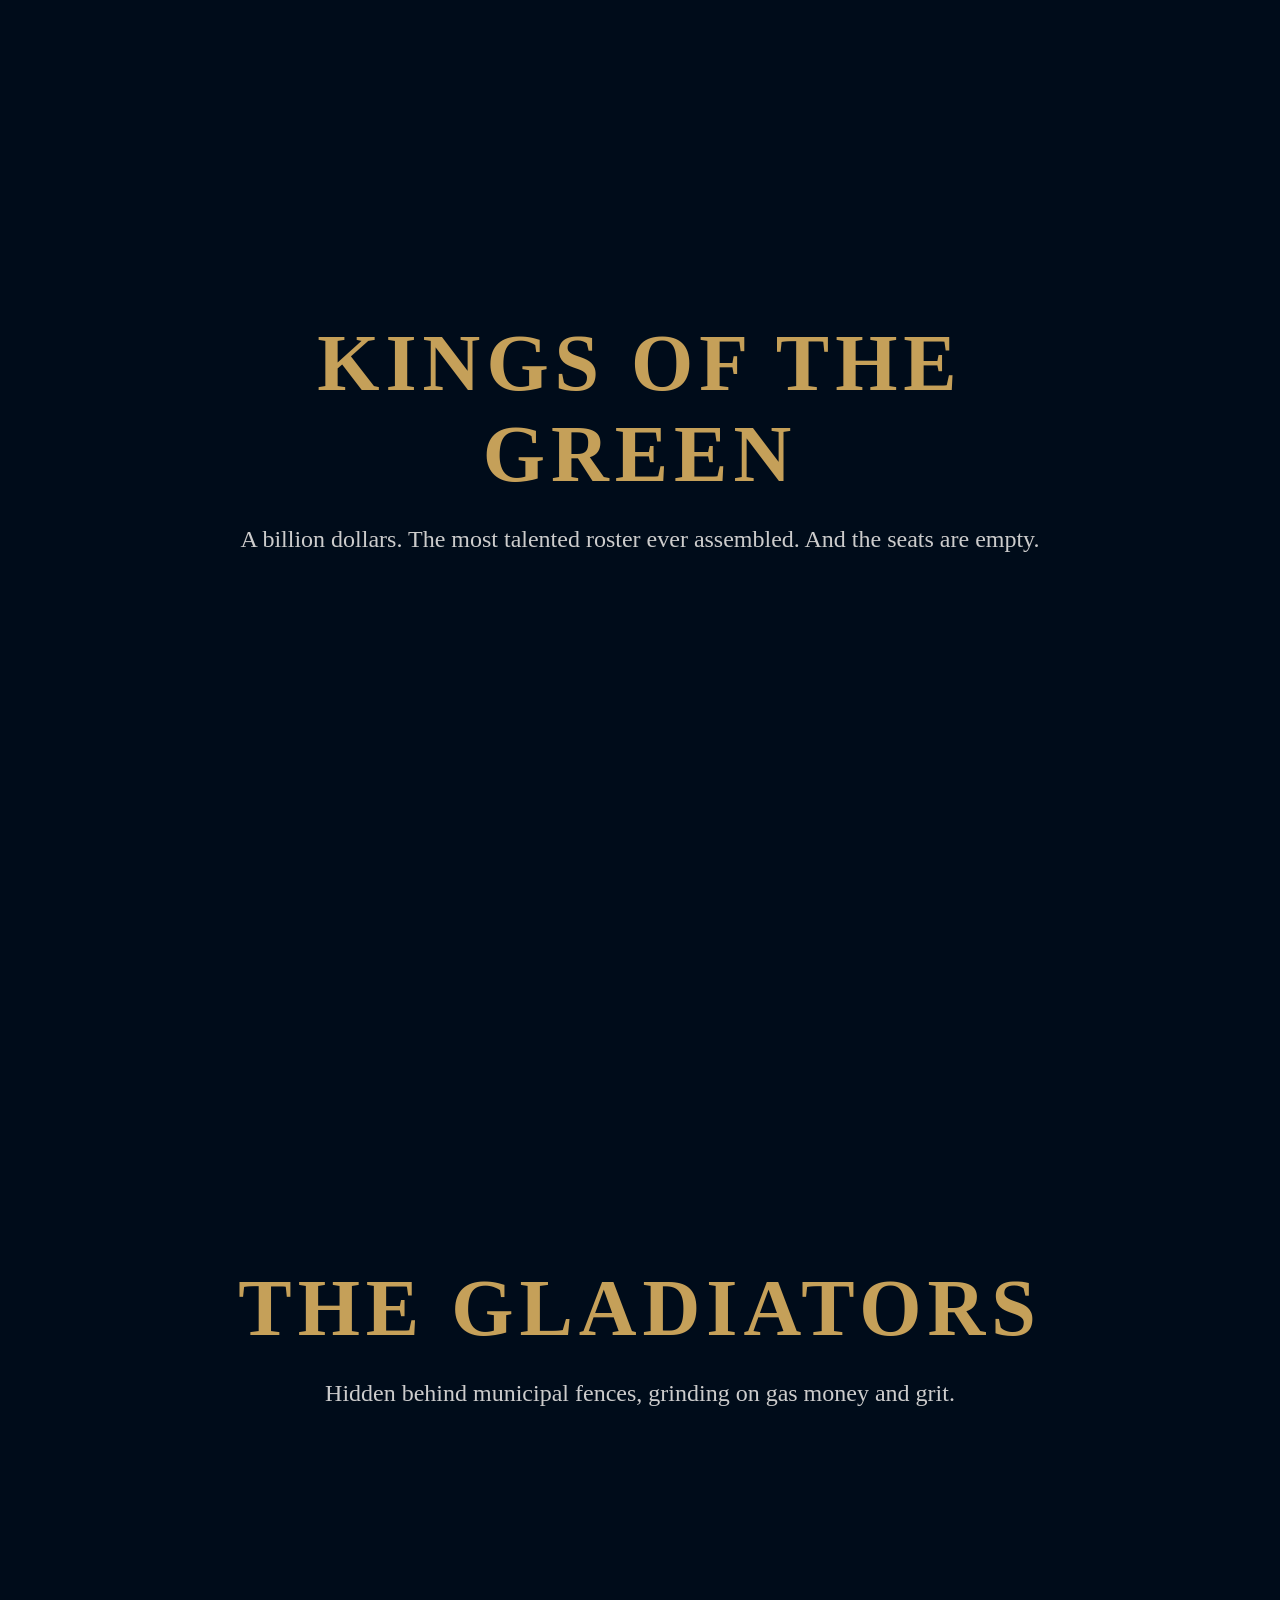
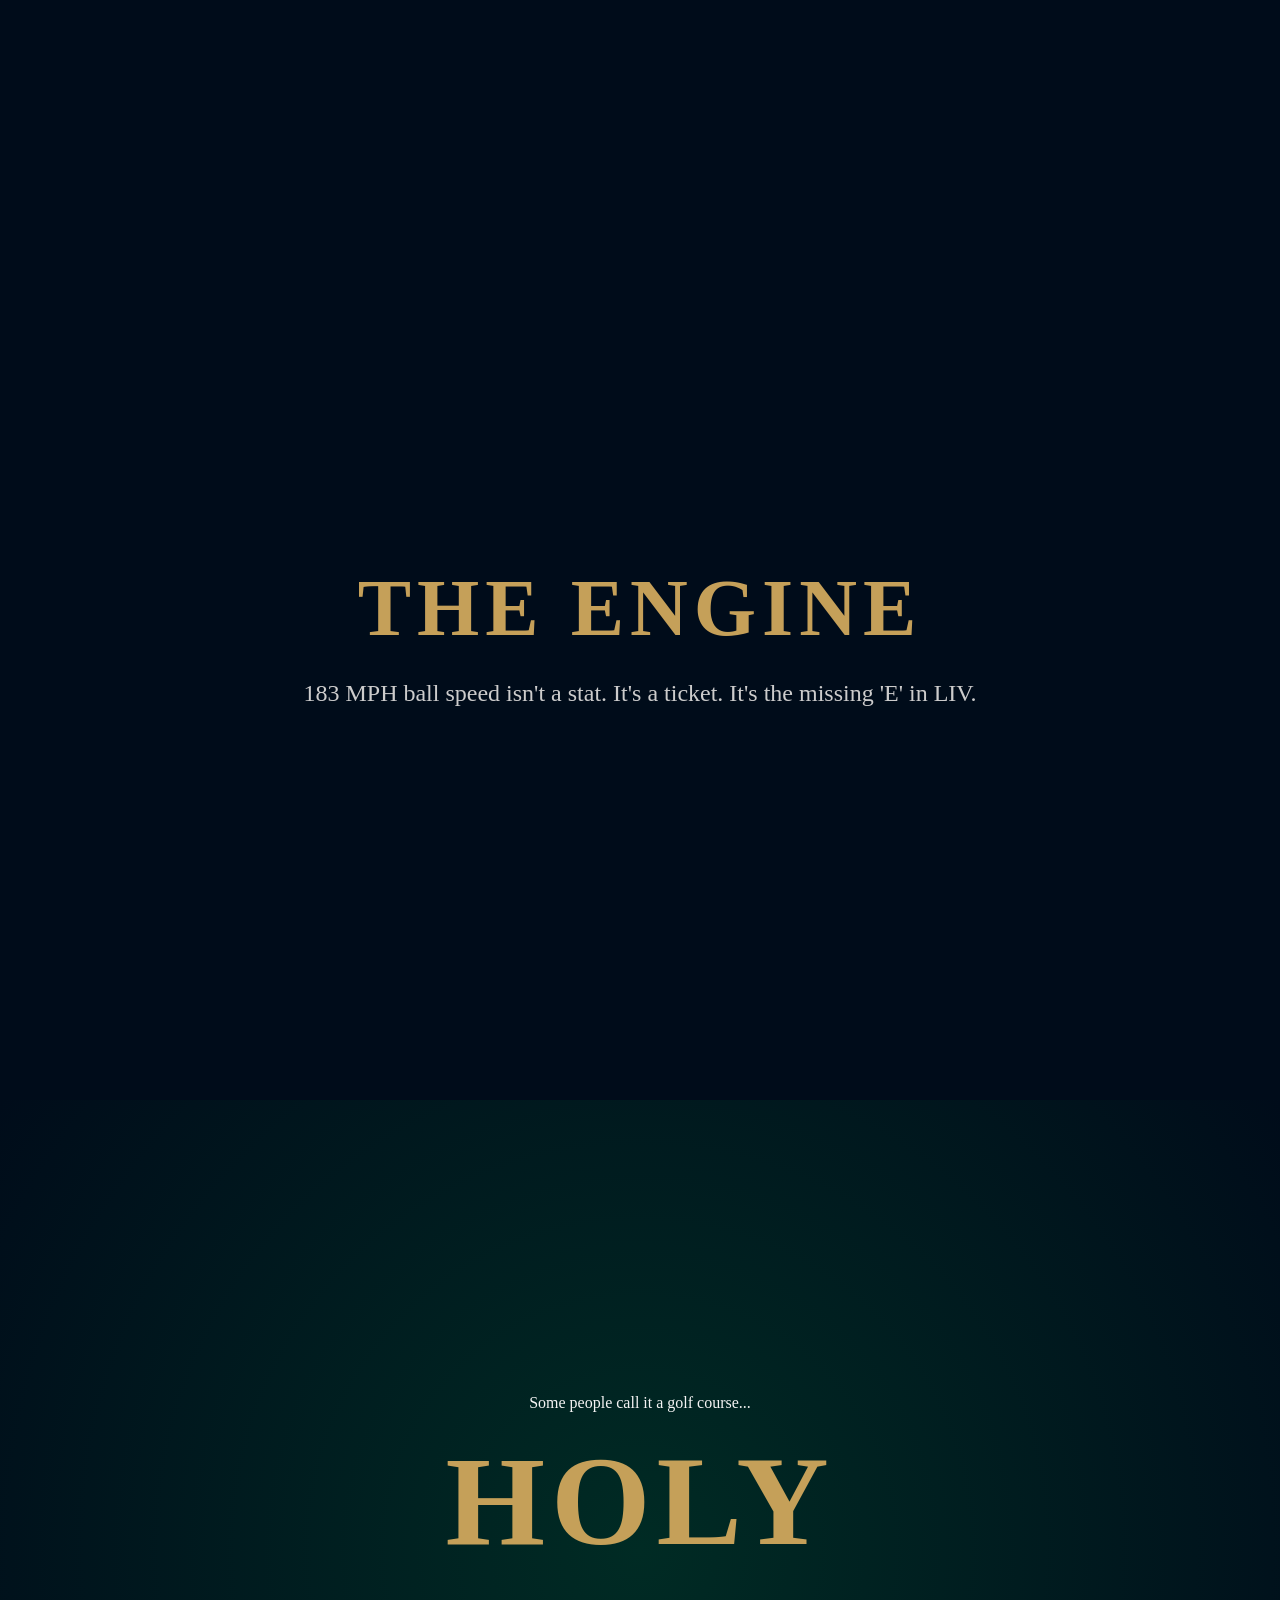
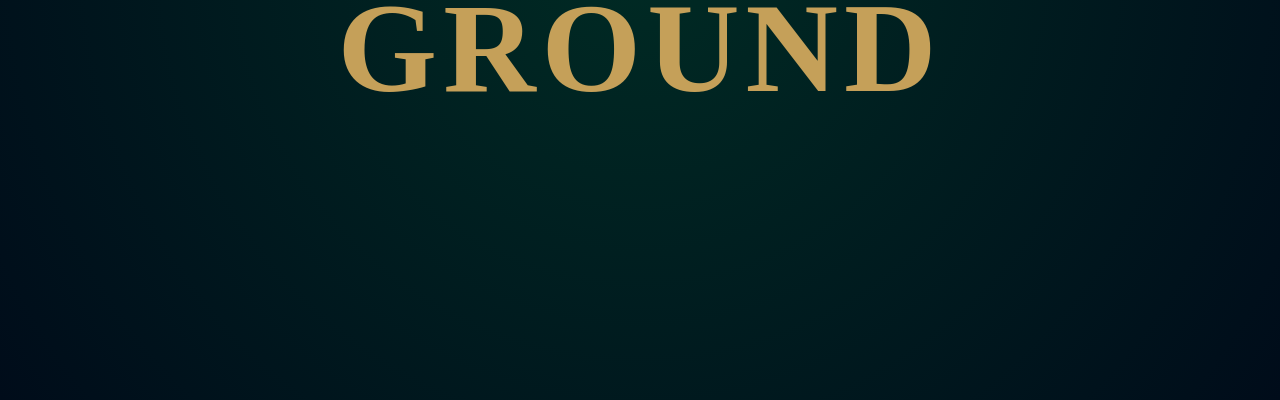
==== kingsofthegreen/index.html @ 36635a37 "Update index.html" ====
<!DOCTYPE html>
<html lang="en">
<head>
    <meta charset="UTF-8">
    <meta name="viewport" content="width=device-width, initial-scale=1.0">
    <title>Gladiators of the Fairway | The Missing E</title>
    <link rel="stylesheet" href="style.css">
</head>
<body>

    <main class="scrolly-container">
        <div class="fixed-bg" id="main-bg"></div>

        <section class="narrative-block" data-bg="empty-stands.webp">
            <div class="content">
                <h1 class="gold-title">KINGS OF THE GREEN</h1>
                <p class="sub-text">A billion dollars. The most talented roster ever assembled. And the seats are empty.</p>
            </div>
        </section>

        <section class="narrative-block" data-bg="range-balls.webp">
            <div class="content">
                <h1 class="gold-title">THE GLADIATORS</h1>
                <p class="sub-text">Hidden behind municipal fences, grinding on gas money and grit.</p>
            </div>
        </section>

        <section class="narrative-block" data-bg="rooke-card.png">
            <div class="content">
                <h1 class="gold-title">THE ENGINE</h1>
                <p class="sub-text">183 MPH ball speed isn't a stat. It's a ticket. It's the missing 'E' in LIV.</p>
            </div>
        </section>

        <section class="narrative-block pivot" data-bg="holy-ground.png">
            <div class="content">
                <p class="whisper">Some people call it a golf course...</p>
                <h1 class="gold-title jumbo">HOLY GROUND</h1>
            </div>
        </section>
    </main>

    <script src="script.js"></script>
</body>
</html>
---- kingsofthegreen/style.css ----
:root {
    --navy: #000c1a;
    --gold: #c5a059;
    --dark-green: #002b24;
    --white: #f4f4f4;
}

body, html {
    margin: 0;
    padding: 0;
    background-color: var(--navy);
    font-family: 'Georgia', serif;
    color: var(--white);
    overflow-x: hidden;
}

.fixed-bg {
    position: fixed;
    top: 0;
    left: 0;
    width: 100%;
    height: 100vh;
    z-index: -1;
    background-size: cover;
    background-position: center;
    filter: brightness(30%);
    transition: background-image 0.8s ease-in-out;
}

.narrative-block {
    height: 100vh;
    display: flex;
    align-items: center;
    justify-content: center;
    text-align: center;
    padding: 0 15%;
}

.gold-title {
    color: var(--gold);
    font-size: clamp(2.5rem, 8vw, 5rem);
    text-transform: uppercase;
    letter-spacing: 6px;
    margin: 0;
}

.jumbo { font-size: clamp(4rem, 12vw, 8rem); }

.sub-text {
    font-size: 1.5rem;
    line-height: 1.6;
    color: #ccc;
    margin-top: 20px;
}

.pivot {
    background: radial-gradient(circle, var(--dark-green) 0%, var(--navy) 100%);
}
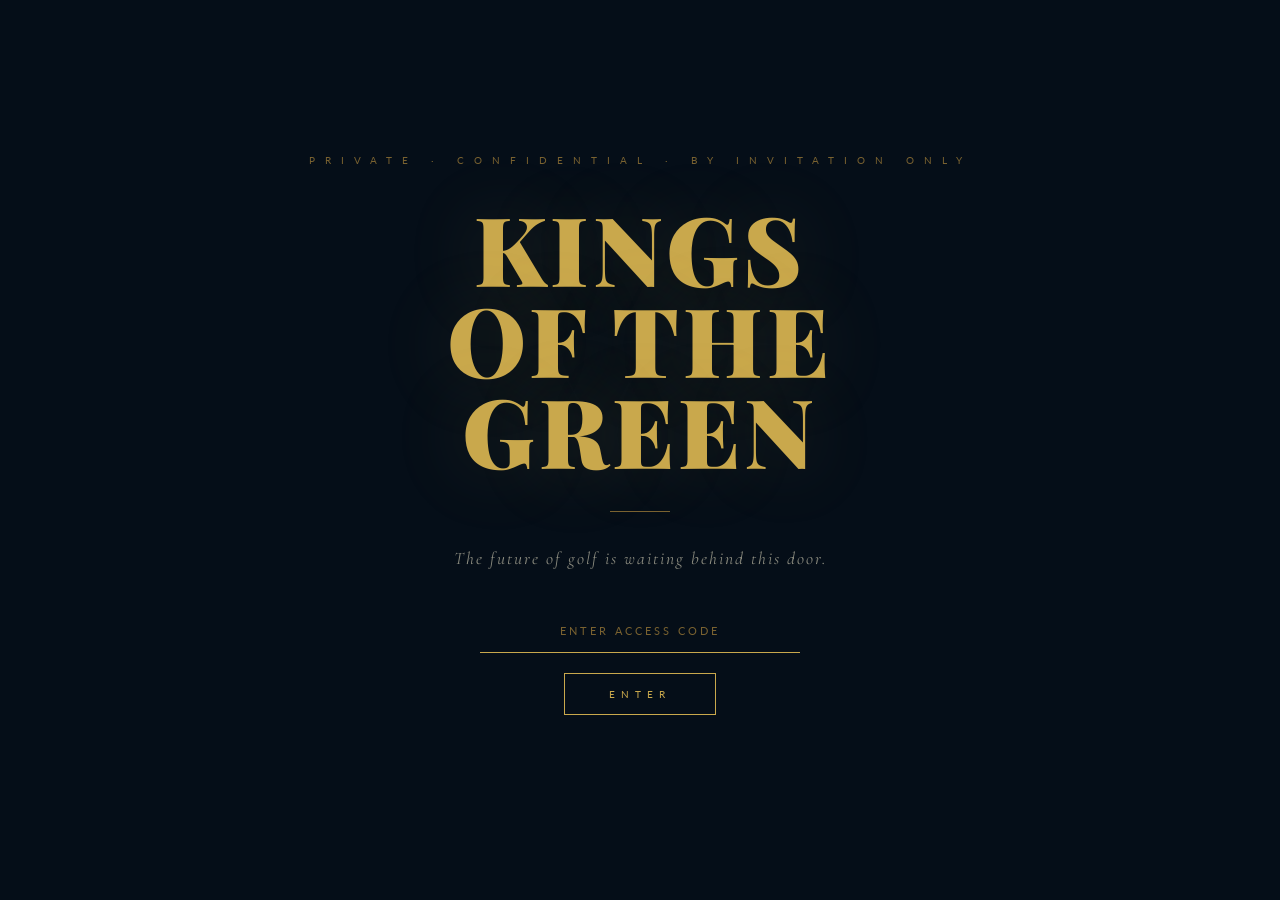
==== commit 625dd43c: "Add files via upload" ====
--- a/kingsofthegreen/index.html
+++ b/kingsofthegreen/index.html
@@ -3,43 +3,902 @@
 <head>
     <meta charset="UTF-8">
     <meta name="viewport" content="width=device-width, initial-scale=1.0">
-    <title>Gladiators of the Fairway | The Missing E</title>
-    <link rel="stylesheet" href="style.css">
+    <title>Kings of the Green | The Missing E in LIV</title>
+    <link rel="preconnect" href="https://fonts.googleapis.com">
+    <link rel="preconnect" href="https://fonts.gstatic.com" crossorigin>
+    <link href="https://fonts.googleapis.com/css2?family=Playfair+Display:ital,wght@0,400;0,700;0,900;1,400;1,700&family=Lato:wght@300;400;700;900&family=Cormorant+Garamond:ital,wght@0,300;0,600;1,300;1,600&display=swap" rel="stylesheet">
+    <style>
+        :root {
+            --navy: #0D1B2A;
+            --deep: #050E18;
+            --dark-green: #0B2218;
+            --gold: #C9A84C;
+            --gold-light: #E8D5A3;
+            --gold-dim: #7A6230;
+            --white: #F5F0E8;
+            --grey: #8A8A7E;
+        }
+
+        * { margin: 0; padding: 0; box-sizing: border-box; }
+
+        html { scroll-behavior: smooth; }
+
+        body {
+            background: var(--deep);
+            font-family: 'Lato', sans-serif;
+            color: var(--white);
+            overflow-x: hidden;
+        }
+
+        /* ═══════════════════════════════════════
+           PASSWORD GATE
+        ═══════════════════════════════════════ */
+        #gate {
+            position: fixed;
+            inset: 0;
+            z-index: 9999;
+            background: var(--deep);
+            display: flex;
+            flex-direction: column;
+            align-items: center;
+            justify-content: center;
+            gap: 36px;
+            padding: 40px;
+        }
+
+        .gate-eyebrow {
+            font-family: 'Lato', sans-serif;
+            font-size: 0.6rem;
+            letter-spacing: 10px;
+            color: var(--gold-dim);
+            text-transform: uppercase;
+        }
+
+        .gate-title {
+            font-family: 'Playfair Display', serif;
+            font-size: clamp(3rem, 9vw, 6rem);
+            font-weight: 900;
+            color: var(--gold);
+            letter-spacing: 4px;
+            text-transform: uppercase;
+            text-align: center;
+            line-height: 0.95;
+            text-shadow: 0 0 80px rgba(201,168,76,0.2);
+        }
+
+        .gate-rule { width: 60px; height: 1px; background: var(--gold-dim); }
+
+        .gate-sub {
+            font-family: 'Cormorant Garamond', serif;
+            font-style: italic;
+            font-size: 1.1rem;
+            color: var(--grey);
+            letter-spacing: 2px;
+            text-align: center;
+        }
+
+        #gate-form {
+            display: flex;
+            flex-direction: column;
+            align-items: center;
+            gap: 14px;
+            width: 100%;
+            max-width: 320px;
+        }
+
+        #pw-input {
+            width: 100%;
+            background: transparent;
+            border: none;
+            border-bottom: 1px solid var(--gold-dim);
+            padding: 14px 4px;
+            font-family: 'Lato', sans-serif;
+            font-size: 1rem;
+            letter-spacing: 6px;
+            color: var(--gold-light);
+            text-align: center;
+            text-transform: uppercase;
+            outline: none;
+            transition: border-color 0.3s;
+        }
+        #pw-input::placeholder { color: var(--gold-dim); letter-spacing: 3px; font-size: 0.7rem; }
+        #pw-input:focus { border-bottom-color: var(--gold); }
+
+        #gate-form button {
+            margin-top: 6px;
+            background: transparent;
+            border: 1px solid var(--gold);
+            color: var(--gold);
+            font-family: 'Lato', sans-serif;
+            font-size: 0.65rem;
+            letter-spacing: 6px;
+            text-transform: uppercase;
+            padding: 14px 44px;
+            cursor: pointer;
+            transition: all 0.3s;
+        }
+        #gate-form button:hover { background: var(--gold); color: var(--deep); }
+
+        #pw-error {
+            color: #c0392b;
+            font-size: 0.7rem;
+            letter-spacing: 3px;
+            text-transform: uppercase;
+            min-height: 16px;
+        }
+
+        /* ═══════════════════════════════════════
+           MAIN CONTENT
+        ═══════════════════════════════════════ */
+        #main { display: none; }
+
+        /* Fixed bg layer */
+        #bg-layer {
+            position: fixed;
+            inset: 0;
+            z-index: 0;
+            background-size: cover;
+            background-position: center;
+            background-repeat: no-repeat;
+            transition: background-image 0.9s ease;
+        }
+        #bg-veil {
+            position: fixed;
+            inset: 0;
+            z-index: 1;
+            background: rgba(5, 14, 24, 0.72);
+            pointer-events: none;
+        }
+
+        /* Nav dots */
+        #nav-dots {
+            position: fixed;
+            right: 24px;
+            top: 50%;
+            transform: translateY(-50%);
+            z-index: 200;
+            display: flex;
+            flex-direction: column;
+            gap: 12px;
+        }
+        .ndot {
+            width: 5px; height: 5px;
+            border-radius: 50%;
+            background: var(--gold-dim);
+            cursor: pointer;
+            transition: all 0.3s;
+        }
+        .ndot.active { background: var(--gold); transform: scale(1.8); }
+
+        /* ─── ALL SECTIONS ─── */
+        section {
+            position: relative;
+            z-index: 2;
+            min-height: 100vh;
+        }
+
+        /* ─── CINEMATIC OPENING ─── */
+        #s-opening {
+            display: flex;
+            flex-direction: column;
+            align-items: center;
+            justify-content: center;
+            text-align: center;
+            padding: 80px 20px;
+            gap: 20px;
+        }
+
+        #s-opening .o-eyebrow {
+            font-size: 0.6rem;
+            letter-spacing: 10px;
+            color: var(--gold-dim);
+            text-transform: uppercase;
+            animation: fadeUp 1.4s ease 0.4s both;
+        }
+
+        #s-opening h1 {
+            font-family: 'Playfair Display', serif;
+            font-size: clamp(4rem, 13vw, 9rem);
+            font-weight: 900;
+            color: var(--gold);
+            letter-spacing: 3px;
+            text-transform: uppercase;
+            line-height: 0.92;
+            text-shadow: 0 0 100px rgba(201,168,76,0.2);
+            animation: fadeUp 1.4s ease 0.6s both;
+        }
+
+        #s-opening .o-tagline {
+            font-family: 'Cormorant Garamond', serif;
+            font-style: italic;
+            font-size: clamp(1.1rem, 2.5vw, 1.7rem);
+            color: var(--gold-light);
+            letter-spacing: 2px;
+            animation: fadeUp 1.4s ease 0.9s both;
+        }
+
+        #s-opening .o-sub {
+            font-family: 'Lato', sans-serif;
+            font-size: clamp(0.75rem, 1.5vw, 0.9rem);
+            letter-spacing: 4px;
+            color: var(--grey);
+            text-transform: uppercase;
+            animation: fadeUp 1.4s ease 1.2s both;
+        }
+
+        .scroll-indicator {
+            position: absolute;
+            bottom: 36px;
+            left: 50%;
+            transform: translateX(-50%);
+            display: flex;
+            flex-direction: column;
+            align-items: center;
+            gap: 8px;
+            animation: fadeUp 1.4s ease 1.6s both;
+        }
+        .scroll-indicator span { font-size: 0.55rem; letter-spacing: 5px; color: var(--gold-dim); text-transform: uppercase; }
+        .scroll-line { width: 1px; height: 48px; background: linear-gradient(to bottom, var(--gold-dim), transparent); animation: scrollBob 2s ease-in-out infinite; }
+
+        /* ─── STORY SECTIONS (shared) ─── */
+        .story-section {
+            display: flex;
+            align-items: center;
+            justify-content: flex-start;
+            padding: 0;
+        }
+
+        .story-inner {
+            max-width: 780px;
+            padding: 100px 80px 100px 10%;
+        }
+
+        /* Right-aligned variant */
+        .story-section.align-right { justify-content: flex-end; }
+        .story-section.align-right .story-inner { padding: 100px 10% 100px 80px; }
+
+        /* Center variant */
+        .story-section.align-center { justify-content: center; }
+        .story-section.align-center .story-inner { padding: 100px 10%; text-align: center; max-width: 860px; }
+
+        .s-label {
+            display: block;
+            font-size: 0.58rem;
+            letter-spacing: 8px;
+            color: var(--gold-dim);
+            text-transform: uppercase;
+            margin-bottom: 18px;
+        }
+
+        .s-title {
+            font-family: 'Playfair Display', serif;
+            font-size: clamp(2.4rem, 6vw, 4.8rem);
+            font-weight: 900;
+            color: var(--gold);
+            letter-spacing: 3px;
+            text-transform: uppercase;
+            line-height: 1.0;
+            margin-bottom: 28px;
+        }
+
+        .s-rule { width: 50px; height: 2px; background: var(--gold); margin-bottom: 28px; }
+        .story-section.align-center .s-rule { margin-left: auto; margin-right: auto; }
+
+        .s-lead {
+            font-family: 'Cormorant Garamond', serif;
+            font-size: clamp(1.2rem, 2.2vw, 1.65rem);
+            font-style: italic;
+            color: var(--gold-light);
+            line-height: 1.55;
+            margin-bottom: 28px;
+        }
+
+        .s-body {
+            font-family: 'Lato', sans-serif;
+            font-size: clamp(0.9rem, 1.4vw, 1.05rem);
+            font-weight: 300;
+            color: var(--grey);
+            line-height: 2.0;
+            margin-bottom: 22px;
+        }
+
+        .s-body strong {
+            color: var(--gold-light);
+            font-weight: 700;
+        }
+
+        .s-quote {
+            border-left: 2px solid var(--gold);
+            padding: 14px 0 14px 24px;
+            margin: 32px 0;
+        }
+        .story-section.align-center .s-quote {
+            border-left: none;
+            border-top: 1px solid rgba(201,168,76,0.3);
+            border-bottom: 1px solid rgba(201,168,76,0.3);
+            padding: 28px 0;
+            margin: 36px 0;
+        }
+
+        .s-quote p {
+            font-family: 'Playfair Display', serif;
+            font-style: italic;
+            font-size: clamp(1.05rem, 1.8vw, 1.35rem);
+            color: var(--gold-light);
+            line-height: 1.65;
+        }
+
+        /* ─── FULL BLEED STATEMENT SLIDES ─── */
+        .statement-slide {
+            min-height: 70vh;
+            display: flex;
+            align-items: center;
+            justify-content: center;
+            text-align: center;
+            padding: 80px 15%;
+        }
+
+        .statement-slide p {
+            font-family: 'Playfair Display', serif;
+            font-size: clamp(1.8rem, 4.5vw, 3.4rem);
+            font-style: italic;
+            font-weight: 400;
+            color: var(--gold-light);
+            line-height: 1.4;
+            max-width: 820px;
+        }
+
+        /* ─── STATS GRID ─── */
+        .stats-grid {
+            display: grid;
+            grid-template-columns: repeat(auto-fit, minmax(140px, 1fr));
+            gap: 32px;
+            padding: 40px 0;
+            margin: 36px 0;
+            border-top: 1px solid rgba(201,168,76,0.12);
+            border-bottom: 1px solid rgba(201,168,76,0.12);
+        }
+
+        .sg-item { text-align: center; }
+        .sg-num {
+            font-family: 'Playfair Display', serif;
+            font-size: clamp(2rem, 4vw, 3rem);
+            font-weight: 700;
+            color: var(--gold);
+            display: block;
+            line-height: 1;
+            margin-bottom: 8px;
+        }
+        .sg-label {
+            font-size: 0.6rem;
+            letter-spacing: 3px;
+            color: var(--grey);
+            text-transform: uppercase;
+        }
+
+        /* ─── CARD FEATURE ─── */
+        .card-feature {
+            display: grid;
+            grid-template-columns: 1fr 1.2fr;
+            gap: 48px;
+            align-items: center;
+            margin-top: 44px;
+        }
+
+        .card-feature img {
+            width: 100%;
+            border: 1px solid rgba(201,168,76,0.18);
+            box-shadow: 0 24px 64px rgba(0,0,0,0.7);
+        }
+
+        .cft h3 {
+            font-family: 'Playfair Display', serif;
+            font-size: 1.4rem;
+            color: var(--gold);
+            margin-bottom: 14px;
+        }
+        .cft p {
+            font-size: 0.95rem;
+            font-weight: 300;
+            color: var(--grey);
+            line-height: 1.9;
+            margin-bottom: 14px;
+        }
+        .cft .tag {
+            font-size: 0.6rem;
+            letter-spacing: 3px;
+            color: var(--gold-dim);
+            text-transform: uppercase;
+        }
+
+        /* ─── CLOSING ─── */
+        #s-closing {
+            min-height: 100vh;
+            display: flex;
+            flex-direction: column;
+            align-items: center;
+            justify-content: center;
+            text-align: center;
+            padding: 100px 10%;
+            gap: 28px;
+            background: linear-gradient(to bottom, transparent 0%, rgba(5,14,24,0.6) 60%, var(--deep) 100%);
+        }
+
+        .live-wrap {
+            display: flex;
+            align-items: baseline;
+            justify-content: center;
+            font-family: 'Playfair Display', serif;
+            font-size: clamp(5rem, 16vw, 11rem);
+            font-weight: 900;
+            letter-spacing: -2px;
+            line-height: 1;
+        }
+
+        .live-wrap .ltr { color: var(--gold); }
+        .live-wrap .ltr-ghost {
+            color: transparent;
+            -webkit-text-stroke: 2px var(--gold-dim);
+            transition: all 0.8s ease;
+        }
+        .live-wrap .ltr-lit {
+            color: var(--gold);
+            text-shadow: 0 0 50px rgba(201,168,76,0.7), 0 0 100px rgba(201,168,76,0.3);
+            animation: eBlaze 1s ease both;
+        }
+
+        .closing-divider {
+            display: flex;
+            align-items: center;
+            gap: 20px;
+            margin: 4px 0;
+        }
+        .closing-divider span {
+            font-size: 0.58rem;
+            letter-spacing: 6px;
+            color: var(--gold-dim);
+            text-transform: uppercase;
+        }
+        .closing-divider::before,
+        .closing-divider::after {
+            content: '';
+            width: 48px;
+            height: 1px;
+            background: var(--gold-dim);
+        }
+
+        .closing-lead {
+            font-family: 'Cormorant Garamond', serif;
+            font-style: italic;
+            font-size: clamp(1.2rem, 2.5vw, 1.8rem);
+            color: var(--gold-light);
+            max-width: 680px;
+            line-height: 1.6;
+        }
+
+        .closing-body {
+            font-family: 'Lato', sans-serif;
+            font-size: clamp(0.88rem, 1.4vw, 1.05rem);
+            font-weight: 300;
+            color: var(--grey);
+            max-width: 620px;
+            line-height: 2.0;
+        }
+
+        .closing-body strong { color: var(--gold-light); font-weight: 700; }
+
+        .closing-manifesto {
+            font-family: 'Playfair Display', serif;
+            font-style: italic;
+            font-size: clamp(1rem, 2vw, 1.3rem);
+            color: var(--gold-light);
+            max-width: 640px;
+            line-height: 1.7;
+            border-top: 1px solid rgba(201,168,76,0.2);
+            border-bottom: 1px solid rgba(201,168,76,0.2);
+            padding: 28px 0;
+        }
+
+        .closing-sig {
+            font-size: 0.6rem;
+            letter-spacing: 5px;
+            color: var(--gold-dim);
+            text-transform: uppercase;
+            margin-top: 8px;
+        }
+
+        /* ─── REVEAL ANIMATIONS ─── */
+        .reveal {
+            opacity: 0;
+            transform: translateY(36px);
+            transition: opacity 0.95s ease, transform 0.95s ease;
+        }
+        .reveal.in { opacity: 1; transform: none; }
+        .rd1 { transition-delay: 0.08s; }
+        .rd2 { transition-delay: 0.22s; }
+        .rd3 { transition-delay: 0.38s; }
+        .rd4 { transition-delay: 0.54s; }
+        .rd5 { transition-delay: 0.70s; }
+        .rd6 { transition-delay: 0.86s; }
+
+        @keyframes fadeUp {
+            from { opacity: 0; transform: translateY(28px); }
+            to   { opacity: 1; transform: translateY(0); }
+        }
+        @keyframes scrollBob {
+            0%,100% { opacity: 0.3; transform: scaleY(1); }
+            50%      { opacity: 1;   transform: scaleY(1.15); }
+        }
+        @keyframes eBlaze {
+            from { opacity: 0; transform: scale(1.3); text-shadow: none; }
+            to   { opacity: 1; transform: scale(1); }
+        }
+
+        /* ─── RESPONSIVE ─── */
+        @media (max-width: 768px) {
+            .story-inner { padding: 80px 28px; }
+            .story-section.align-right .story-inner { padding: 80px 28px; }
+            .story-section.align-center .story-inner { padding: 80px 28px; }
+            .card-feature { grid-template-columns: 1fr; }
+            .stats-grid { grid-template-columns: 1fr 1fr; }
+            #nav-dots { display: none; }
+            .statement-slide { padding: 60px 8%; }
+        }
+    </style>
 </head>
 <body>
 
-    <main class="scrolly-container">
-        <div class="fixed-bg" id="main-bg"></div>
-
-        <section class="narrative-block" data-bg="empty-stands.webp">
-            <div class="content">
-                <h1 class="gold-title">KINGS OF THE GREEN</h1>
-                <p class="sub-text">A billion dollars. The most talented roster ever assembled. And the seats are empty.</p>
+<!-- ══════════ PASSWORD GATE ══════════ -->
+<div id="gate">
+    <div class="gate-eyebrow">Private · Confidential · By Invitation Only</div>
+    <h1 class="gate-title">Kings<br>of the<br>Green</h1>
+    <div class="gate-rule"></div>
+    <p class="gate-sub">The future of golf is waiting behind this door.</p>
+    <form id="gate-form" onsubmit="checkPw(event)">
+        <input type="password" id="pw-input" placeholder="Enter Access Code" autocomplete="off" autofocus>
+        <button type="submit">Enter</button>
+        <div id="pw-error"></div>
+    </form>
+</div>
+
+<!-- ══════════ MAIN ══════════ -->
+<div id="main">
+
+    <div id="bg-layer"></div>
+    <div id="bg-veil"></div>
+
+    <div id="nav-dots">
+        <div class="ndot active" data-s="s-opening"></div>
+        <div class="ndot" data-s="s-p1"></div>
+        <div class="ndot" data-s="s-p2"></div>
+        <div class="ndot" data-s="s-p3"></div>
+        <div class="ndot" data-s="s-p4"></div>
+        <div class="ndot" data-s="s-closing"></div>
+    </div>
+
+    <!-- ════ OPENING ════ -->
+    <section id="s-opening" data-bg="empty-stands.webp">
+        <div class="o-eyebrow">A Kings of the Green Presentation · Confidential</div>
+        <h1>Kings<br>of the<br>Green</h1>
+        <div class="o-tagline">Junior Gladiators on the Fairway.</div>
+        <div class="o-sub">The Missing E in LIV · The Entertainment Engine That Makes It LIVE</div>
+        <div class="scroll-indicator">
+            <span>The Story</span>
+            <div class="scroll-line"></div>
+        </div>
+    </section>
+
+    <!-- ════ PILLAR 1: THE VACUUM ════ -->
+    <section id="s-p1" class="story-section" data-bg="empty-stands.webp">
+        <div class="story-inner">
+            <span class="s-label reveal">Pillar One · Identification of the Vacuum</span>
+            <h2 class="s-title reveal rd1">The<br>Vacuum</h2>
+            <div class="s-rule reveal rd2"></div>
+            <p class="s-lead reveal rd2">
+                "The Kings are collecting checks.<br>The Gladiators are collecting range balls."
+            </p>
+            <p class="s-body reveal rd3">
+                A billion dollars invested. The most talented roster ever assembled in professional golf. Names that have defined the sport for two decades. And on any given Sunday afternoon — you can hear the wind moving through <strong>empty grandstands.</strong>
+            </p>
+            <p class="s-body reveal rd3">
+                Here is the truth no one in the building wants to say out loud: <strong>LIV has the Kings. What it doesn't have is a reason for America to care.</strong> It doesn't have a story still being written. It doesn't have a character the crowd stayed up late to find out about. It doesn't have a Gladiator.
+            </p>
+            <div class="s-quote reveal rd4">
+                <p>"Somewhere on a municipal course right now — in Texas, in Arizona, in Georgia — a 17-year-old is hitting drives in the dark. 183 mph ball speed. 1.52 smash factor. Zero scouts watching. That kid is the story LIV has been missing since day one."</p>
             </div>
-        </section>
-
-        <section class="narrative-block" data-bg="range-balls.webp">
-            <div class="content">
-                <h1 class="gold-title">THE GLADIATORS</h1>
-                <p class="sub-text">Hidden behind municipal fences, grinding on gas money and grit.</p>
+            <p class="s-body reveal rd4">
+                This is the <strong>Forensic Scouting</strong> mission. Not country club pedigree. Not legacy invitations. Not whose father plays Pebble Beach. We are looking for Smash Factor, Launch Angle, and Carry Distance — the raw data that tells you a kid was built to compete at the highest level, and nobody gave him the stage to prove it.
+            </p>
+            <p class="s-body reveal rd5">
+                This is the <strong>Steph Curry Filter.</strong> The three-star recruit the old-world gatekeepers overlooked. The kid who didn't fit the profile. The one who went undrafted, unrecruited, unnoticed — until the right platform revealed exactly what he was worth. <strong>We find the 3-star recruit and give him the stage to prove he was a 5-star King all along.</strong>
+            </p>
+            <div class="stats-grid reveal rd5">
+                <div class="sg-item">
+                    <span class="sg-num">50M+</span>
+                    <span class="sg-label">US Junior Golfers</span>
+                </div>
+                <div class="sg-item">
+                    <span class="sg-num">16–35</span>
+                    <span class="sg-label">Target Demo, Untapped</span>
+                </div>
+                <div class="sg-item">
+                    <span class="sg-num">0</span>
+                    <span class="sg-label">Gladiator Pipelines<br>to LIV Today</span>
+                </div>
+                <div class="sg-item">
+                    <span class="sg-num">2027</span>
+                    <span class="sg-label">Season Window<br>to Act</span>
+                </div>
             </div>
-        </section>
-
-        <section class="narrative-block" data-bg="rooke-card.png">
-            <div class="content">
-                <h1 class="gold-title">THE ENGINE</h1>
-                <p class="sub-text">183 MPH ball speed isn't a stat. It's a ticket. It's the missing 'E' in LIV.</p>
+        </div>
+    </section>
+
+    <!-- ════ STATEMENT: THE KID IN THE CAR TRUNK ════ -->
+    <section class="statement-slide" data-bg="range-balls.webp">
+        <div class="reveal">
+            <p>"The kid in the car trunk. The girl on the muni range. The teenager hitting balls into a chain-link fence at sunset while his parents work double shifts to keep the lights on. <em>Those are the Gladiators of the Fairway.</em> They don't need a trust fund. They don't need a country club. They need a stage."</p>
+        </div>
+    </section>
+
+    <!-- ════ PILLAR 2: HOLY GROUND ════ -->
+    <section id="s-p2" class="story-section align-right" data-bg="holy-ground.png">
+        <div class="story-inner">
+            <span class="s-label reveal">Pillar Two · The Gauntlet</span>
+            <h2 class="s-title reveal rd1">Holy<br>Ground</h2>
+            <div class="s-rule reveal rd2"></div>
+            <p class="s-lead reveal rd2">
+                "The missing E in LIV — the Entertainment engine that makes it <em>LIVE.</em>"
+            </p>
+            <p class="s-body reveal rd3">
+                Some people call it a golf course. <strong>We call it the Sacred Proving Ground where Gladiators are forged.</strong> The Kings of the Green Gauntlet is not a tournament. It is a trial. It is a cathedral. And every Gladiator who walks onto it is walking onto Holy Ground.
+            </p>
+            <p class="s-body reveal rd3">
+                We film it from the earth up. <strong>Titan Angle cameras</strong> — ground-level, framing each Gladiator against the open sky. The obstacles are massive, beautiful, and unforgiving. The fairway becomes a laboratory of character. Every bunker is an adversary. Every approach shot is either a coronation or a burial. <strong>We don't just film a game. We film a struggle.</strong>
+            </p>
+            <div class="s-quote reveal rd4">
+                <p>"This is where Dude Perfect energy meets MLB Statcast precision meets The Last Dance's narrative architecture. High-stakes. High-visibility. High-adrenaline. Twenty episodes of prime-time content — and every frame earns its place."</p>
             </div>
-        </section>
-
-        <section class="narrative-block pivot" data-bg="holy-ground.png">
-            <div class="content">
-                <p class="whisper">Some people call it a golf course...</p>
-                <h1 class="gold-title jumbo">HOLY GROUND</h1>
+            <p class="s-body reveal rd4">
+                The Gauntlet runs in two stages. First: <strong>36-hole qualifying competitions at municipal courses and public ranges across America</strong> — the places where the gatekeepers aren't going. The scouts who never looked. The leaderboards that never made the news. Then: the televised finals. <strong>ABC/Disney. Prime time. The nation watching. One contract on the line.</strong>
+            </p>
+            <p class="s-body reveal rd5">
+                The prize is not just a check. It is a <strong>green jacket, a multi-year LIV contract</strong>, and a spot at the 2027 opening season alongside the Kings who built this league. Every Gladiator who falls short of the winner? Full academic scholarships and entry into LIV-sponsored junior leagues — because on Holy Ground, <strong>we don't waste talent.</strong>
+            </p>
+            <p class="s-body reveal rd5">
+                The seat was empty because no one had ever given the crowd a Gladiator worth standing up for. <strong>Holy Ground changes that forever.</strong>
+            </p>
+        </div>
+    </section>
+
+    <!-- ════ STATEMENT: THE GAUNTLET ════ -->
+    <section class="statement-slide" data-bg="weekly-grind.webp">
+        <div class="reveal">
+            <p>"We move between Tragedy and Triumph. Every week, a new story. Every episode, a new character. Every season, a new King born from the fire of the Gauntlet — and the grandstands will never be empty again."</p>
+        </div>
+    </section>
+
+    <!-- ════ PILLAR 3: KINGS & GLADIATORS ════ -->
+    <section id="s-p3" class="story-section" data-bg="pass-torch.webp">
+        <div class="story-inner">
+            <span class="s-label reveal">Pillar Three · Activation &amp; The Coronation</span>
+            <h2 class="s-title reveal rd1">Kings<br>&amp; Gladiators</h2>
+            <div class="s-rule reveal rd2"></div>
+            <p class="s-lead reveal rd2">
+                "The King prepares the Prince."
+            </p>
+            <p class="s-body reveal rd3">
+                This is where the format becomes a <strong>legacy play.</strong> The Kings — Phil, Bryson, Bubba, DJ — they don't just play the Legacy Pairings Championship. They <strong>mentor.</strong> Each Gladiator is paired with a King in a Ryder Cup team format that forces the veteran to invest everything he has left into a rookie's dream.
+            </p>
+            <p class="s-body reveal rd3">
+                When the King's Gladiator wins — the King wins too. <strong>Shared victory. Shared legacy.</strong> The veteran who spent years as a villain in the eyes of American golf fans becomes the man who found the next generation. The man who kneeled down in the 18th fairway under live television lights to adjust a Gladiator's grip. <strong>That's the moment that fills seats — and keeps them filled for a decade.</strong>
+            </p>
+            <div class="s-quote reveal rd4">
+                <p>"The Upper Deck Rookie Card. The Eagle Pen. The Living Legend Contract. We give them the vehicle, the equipment, and the sponsorship to compete immediately. The scholarship isn't just tuition — it's a Professional Infrastructure."</p>
             </div>
-        </section>
-    </main>
-
-    <script src="script.js"></script>
+            <p class="s-body reveal rd4">
+                This is the content no one is making. Not a highlight reel. Not a press conference. <strong>A relationship.</strong> A passing of craft. The veteran's silver hair next to the rookie's fire. Two generations of the same game — and one of them learning from the other in real time, on national television, in front of millions of people who never thought they'd care about golf.
+            </p>
+            <p class="s-body reveal rd5">
+                The <strong>Legacy Pairings Championship</strong> opens the 2027 LIV season. Not as a sideshow. As the headline. The event that reframes everything this league is — and who it's for. <strong>The King hands over the putter. The Gladiator takes the stage. The crowd finally has a reason to stand.</strong>
+            </p>
+        </div>
+    </section>
+
+    <!-- ════ STATEMENT: THE TORCH ════ -->
+    <section class="statement-slide" data-bg="contract-sign.webp">
+        <div class="reveal">
+            <p>"A King's true power is not what he wins. It is what he builds after the winning is done — and whether there is someone worthy to receive it."</p>
+        </div>
+    </section>
+
+    <!-- ════ PILLAR 4: THE FRANCHISE ENGINE ════ -->
+    <section id="s-p4" class="story-section align-right" data-bg="hit-ball.png">
+        <div class="story-inner">
+            <span class="s-label reveal">Pillar Four · The Franchise Engine</span>
+            <h2 class="s-title reveal rd1">The Franchise<br>Engine</h2>
+            <div class="s-rule reveal rd2"></div>
+            <p class="s-lead reveal rd2">
+                "Stats aren't data. They're a rookie card. They're a ticket. They're the infrastructure of a new asset class."
+            </p>
+            <p class="s-body reveal rd3">
+                Every Gladiator who steps onto Holy Ground gets measured — not by handicap index, not by country club pedigree, not by legacy invitations. By <strong>what the ball does when he hits it.</strong> Swing speed. Smash factor. Launch angle. Carry distance. Putt percentage under pressure. <strong>NFL Combine-style metrics, brought to the fairway for the first time in history.</strong>
+            </p>
+            <p class="s-body reveal rd3">
+                Those numbers live on an <strong>Upper Deck Gladiator Rookie Card.</strong> Serialized. Holographic. Real. The kid from a muni range in Phoenix has a card. The walk-on from Lubbock has a card. The girl who qualified at a public range in Atlanta has a card. <strong>And when one of them wins — that card is worth something nobody predicted.</strong>
+            </p>
+            <div class="card-feature reveal rd4">
+                <img src="rooke-card.png" alt="Gladiator Rookie Card — Upper Deck">
+                <div class="cft">
+                    <h3>The Gladiator Rookie Card</h3>
+                    <p>Upper Deck. Serialized. Real metrics from the Gauntlet — ball speed, smash factor, launch angle, putt percentage under pressure. Not a souvenir. <strong>A collectible asset class built from scratch.</strong></p>
+                    <p>Football prints billions from collectibles. Golf has been sitting on the same opportunity for 50 years and never touched it — because golf never had <em>characters</em> worth collecting. <strong>Now it does.</strong></p>
+                    <p>A kid holds this card up at school and says: <em>"I remember when he made that shot. I was there when he went from nobody to Gladiator."</em> That's not a fan. <strong>That's a fan for life.</strong></p>
+                    <p class="tag">13 LIV teams · 13 Gladiators · 13 Rookie Cards · Fox Sports Weekly Drama</p>
+                </div>
+            </div>
+            <p class="s-body reveal rd5" style="margin-top: 44px;">
+                This is the <strong>self-regenerating engine.</strong> Every Gauntlet season produces new cards, new Gladiators, new stories, new collectibles that appreciate in value as the Gladiators grow into Kings. The franchise doesn't age — it compounds. And every season, the Kings who mentored last year's winner are back to mentor this year's. <strong>Holy Ground, year after year after year.</strong>
+            </p>
+        </div>
+    </section>
+
+    <!-- ════ PILLAR 4 BONUS: THE LEGACY OF GIVING ════ -->
+    <section class="story-section align-center" data-bg="club-pass.webp">
+        <div class="story-inner">
+            <span class="s-label reveal">The Horizon · The Legacy of Giving</span>
+            <h2 class="s-title reveal rd1">The Sky<br>Above It All</h2>
+            <div class="s-rule reveal rd2"></div>
+            <p class="s-lead reveal rd2">
+                "We teach the Aggressive Apprentice that a King's true power is his ability to sustain his community."
+            </p>
+            <p class="s-body reveal rd3">
+                The fourth pillar is not a column. It is the sky that covers the entire architecture. <strong>The Legacy of Giving</strong> is baked into every contract signed on Holy Ground — in that 1.0mm Blue-Black ink — as a Sacred Vow: a commitment to give back to the municipal courses that raised them.
+            </p>
+            <p class="s-body reveal rd3">
+                <strong>We instill the social tax from day one.</strong> Every Gladiator who wins a contract wins something else too: the responsibility of the platform. Kings don't just hoard the crown. They build the kingdom that comes after them. They fund the next range, the next Gauntlet, the next 17-year-old hitting drives in the dark.
+            </p>
+            <div class="s-quote reveal rd4">
+                <p>"We have identified the void. Filled it with living water. And blessed the ground. What remains is the league brave enough to light the match."</p>
+            </div>
+        </div>
+    </section>
+
+    <!-- ════ CLOSING: THE MISSING E ════ -->
+    <section id="s-closing" data-bg="live-golf.webp">
+        <span class="reveal" style="font-size:0.6rem; letter-spacing:9px; color:var(--gold-dim); text-transform:uppercase;">The Concept That Completes It</span>
+
+        <div class="live-wrap reveal rd1">
+            <span class="ltr">L</span><span class="ltr">I</span><span class="ltr">V</span><span class="ltr-ghost" id="e-ltr">E</span>
+        </div>
+
+        <div class="closing-divider reveal rd2">
+            <span>The Missing E</span>
+        </div>
+
+        <p class="closing-lead reveal rd2">
+            LIV has the Kings. What it was missing was the <em>E</em> — the Entertainment engine. The emotion. The story still being written. <strong>The thing that makes it truly LIVE.</strong>
+        </p>
+
+        <p class="closing-body reveal rd3">
+            Golf is losing the next generation. Not because the sport isn't beautiful — it is. Not because the competition isn't fierce — it is. But because the game has been <strong>locked behind velvet ropes, country club memberships, and a broadcast model that hasn't evolved since 1960.</strong>
+        </p>
+
+        <p class="closing-manifesto reveal rd4">
+            "Holy Ground tears those ropes down. The Gauntlet opens the door. The Kings pass the wisdom. The Gladiators carry the torch. And LIVE Golf becomes the destination — not because it's where the money is, but because it's <em>where legends are made.</em>"
+        </p>
+
+        <p class="closing-body reveal rd5">
+            <strong>LIV has the Kings. We have the Gladiators. Together, we have the future of golf.</strong> The grandstands fill. The torches pass. The Gladiators rise. And the game that was born on the links of Scotland finds its future on the muni courses of America. <strong>The window is open. The Kings are waiting. The Gladiators are ready.</strong>
+        </p>
+
+        <p class="closing-body reveal rd6" style="color: var(--gold-dim);">
+            Who builds it first?
+        </p>
+
+        <div class="reveal rd6" style="margin-top: 16px; display: flex; flex-direction: column; align-items: center; gap: 10px;">
+            <div style="width: 40px; height: 1px; background: var(--gold-dim);"></div>
+            <p class="closing-sig">Kings of the Green · A Concept by Powell Parker · Confidential</p>
+        </div>
+    </section>
+
+</div><!-- /main -->
+
+<script>
+    // ── GATE ──
+    function checkPw(e) {
+        e.preventDefault();
+        const val = document.getElementById('pw-input').value.trim().toUpperCase();
+        if (val === 'KINGSGLADIATORS') {
+            const gate = document.getElementById('gate');
+            gate.style.transition = 'opacity 1.2s ease';
+            gate.style.opacity = '0';
+            setTimeout(() => {
+                gate.style.display = 'none';
+                document.getElementById('main').style.display = 'block';
+                initSite();
+            }, 1200);
+        } else {
+            const err = document.getElementById('pw-error');
+            err.textContent = 'Access denied.';
+            document.getElementById('pw-input').value = '';
+            setTimeout(() => err.textContent = '', 2500);
+        }
+    }
+    document.addEventListener('keydown', e => {
+        if (e.key === 'Enter' && document.getElementById('gate').style.display !== 'none') {
+            const form = document.getElementById('gate-form');
+            if (form) checkPw(new Event('submit'));
+        }
+    });
+
+    function initSite() {
+        const bgLayer = document.getElementById('bg-layer');
+        const allSections = document.querySelectorAll('[data-bg]');
+        const dots = document.querySelectorAll('.ndot');
+        const revealEls = document.querySelectorAll('.reveal');
+        let eLit = false;
+
+        // ── BG switcher ──
+        const bgObs = new IntersectionObserver(entries => {
+            entries.forEach(entry => {
+                if (!entry.isIntersecting) return;
+                const bg = entry.target.getAttribute('data-bg');
+                if (bg) {
+                    const img = new Image();
+                    img.src = bg;
+                    img.onload = () => bgLayer.style.backgroundImage = `url('${bg}')`;
+                }
+                // Dots
+                const id = entry.target.id;
+                if (id) {
+                    dots.forEach(d => d.classList.remove('active'));
+                    const match = document.querySelector(`[data-s="${id}"]`);
+                    if (match) match.classList.add('active');
+                }
+            });
+        }, { threshold: 0.25 });
+
+        allSections.forEach(s => bgObs.observe(s));
+
+        // ── Reveal on scroll ──
+        const revObs = new IntersectionObserver(entries => {
+            entries.forEach(entry => {
+                if (entry.isIntersecting) entry.target.classList.add('in');
+            });
+        }, { threshold: 0.1 });
+
+        revealEls.forEach(el => revObs.observe(el));
+
+        // ── E Letter reveal ──
+        const closingObs = new IntersectionObserver(entries => {
+            entries.forEach(entry => {
+                if (entry.isIntersecting && !eLit) {
+                    eLit = true;
+                    setTimeout(() => {
+                        const e = document.getElementById('e-ltr');
+                        if (e) {
+                            e.classList.remove('ltr-ghost');
+                            e.classList.add('ltr-lit');
+                        }
+                    }, 900);
+                }
+            });
+        }, { threshold: 0.4 });
+
+        const closing = document.getElementById('s-closing');
+        if (closing) closingObs.observe(closing);
+
+        // ── Dot navigation ──
+        dots.forEach(d => {
+            d.addEventListener('click', () => {
+                const target = document.getElementById(d.getAttribute('data-s'));
+                if (target) target.scrollIntoView({ behavior: 'smooth' });
+            });
+        });
+
+        // ── Set initial BG ──
+        bgLayer.style.backgroundImage = `url('empty-stands.webp')`;
+    }
+</script>
 </body>
 </html>
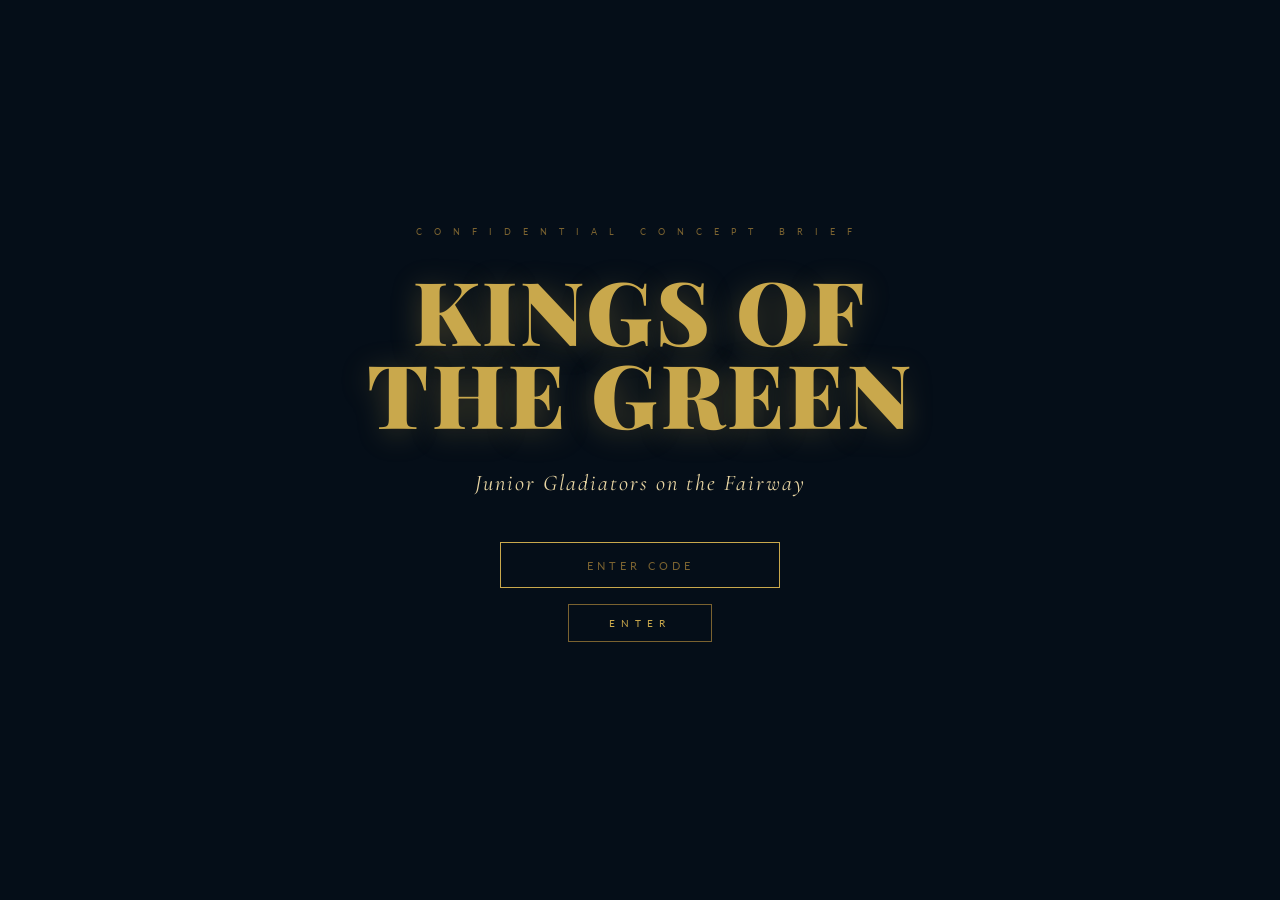
==== commit ac02f7ab: "Update print statement from 'Hello' to 'Goodbye'" ====
--- a/kingsofthegreen/index.html
+++ b/kingsofthegreen/index.html
@@ -4,14 +4,19 @@
     <meta charset="UTF-8">
     <meta name="viewport" content="width=device-width, initial-scale=1.0">
     <title>Kings of the Green | The Missing E in LIV</title>
+    <meta name="description" content="Kings of the Green — Junior Gladiators on the Fairway. The entertainment engine that completes LIV Golf.">
     <link rel="preconnect" href="https://fonts.googleapis.com">
     <link rel="preconnect" href="https://fonts.gstatic.com" crossorigin>
-    <link href="https://fonts.googleapis.com/css2?family=Playfair+Display:ital,wght@0,400;0,700;0,900;1,400;1,700&family=Lato:wght@300;400;700;900&family=Cormorant+Garamond:ital,wght@0,300;0,600;1,300;1,600&display=swap" rel="stylesheet">
+    <link href="https://fonts.googleapis.com/css2?family=Playfair+Display:ital,wght@0,400;0,700;0,900;1,400;1,700&family=Lato:wght@300;400;700;900&family=Cormorant+Garamond:ital,wght@0,300;0,400;0,600;1,300;1,400;1,600&display=swap" rel="stylesheet">
     <style>
+        /* ═══════════════════════════════════════
+           ROOT & RESET
+        ═══════════════════════════════════════ */
         :root {
             --navy: #0D1B2A;
             --deep: #050E18;
             --dark-green: #0B2218;
+            --emerald: #1A3A2A;
             --gold: #C9A84C;
             --gold-light: #E8D5A3;
             --gold-dim: #7A6230;
@@ -19,8 +24,9 @@
             --grey: #8A8A7E;
         }
 
-        * { margin: 0; padding: 0; box-sizing: border-box; }
-
+        *, *::before, *::after {
+            margin: 0; padding: 0; box-sizing: border-box;
+        }
         html { scroll-behavior: smooth; }
 
         body {
@@ -28,6 +34,7 @@
             font-family: 'Lato', sans-serif;
             color: var(--white);
             overflow-x: hidden;
+            line-height: 1.75;
         }
 
         /* ═══════════════════════════════════════
@@ -42,863 +49,676 @@
             flex-direction: column;
             align-items: center;
             justify-content: center;
-            gap: 36px;
+            gap: 28px;
             padding: 40px;
-        }
-
+            transition: opacity 1s ease, visibility 1s ease;
+        }
+        #gate.hidden {
+            opacity: 0;
+            visibility: hidden;
+            pointer-events: none;
+        }
         .gate-eyebrow {
             font-family: 'Lato', sans-serif;
-            font-size: 0.6rem;
-            letter-spacing: 10px;
+            font-size: 0.55rem;
+            letter-spacing: 12px;
             color: var(--gold-dim);
             text-transform: uppercase;
         }
-
         .gate-title {
             font-family: 'Playfair Display', serif;
-            font-size: clamp(3rem, 9vw, 6rem);
+            font-size: clamp(2.8rem, 8vw, 5.5rem);
             font-weight: 900;
             color: var(--gold);
-            letter-spacing: 4px;
+            letter-spacing: 3px;
             text-transform: uppercase;
             text-align: center;
             line-height: 0.95;
-            text-shadow: 0 0 80px rgba(201,168,76,0.2);
-        }
-
-        .gate-rule { width: 60px; height: 1px; background: var(--gold-dim); }
-
-        .gate-sub {
+            text-shadow: 0 4px 30px rgba(201,168,76,0.3);
+        }
+        .gate-subtitle {
             font-family: 'Cormorant Garamond', serif;
             font-style: italic;
-            font-size: 1.1rem;
-            color: var(--grey);
+            font-size: clamp(1rem, 2.5vw, 1.4rem);
+            color: var(--gold-light);
             letter-spacing: 2px;
-            text-align: center;
-        }
-
-        #gate-form {
+        }
+        .gate-input-wrap {
             display: flex;
             flex-direction: column;
             align-items: center;
-            gap: 14px;
-            width: 100%;
-            max-width: 320px;
-        }
-
-        #pw-input {
-            width: 100%;
+            gap: 16px;
+            margin-top: 12px;
+        }
+        #gateInput {
             background: transparent;
-            border: none;
-            border-bottom: 1px solid var(--gold-dim);
-            padding: 14px 4px;
+            border: 1px solid var(--gold-dim);
+            color: var(--gold);
             font-family: 'Lato', sans-serif;
-            font-size: 1rem;
-            letter-spacing: 6px;
-            color: var(--gold-light);
+            font-size: 0.85rem;
+            letter-spacing: 8px;
+            text-transform: uppercase;
             text-align: center;
-            text-transform: uppercase;
+            padding: 14px 32px;
+            width: 280px;
             outline: none;
             transition: border-color 0.3s;
         }
-        #pw-input::placeholder { color: var(--gold-dim); letter-spacing: 3px; font-size: 0.7rem; }
-        #pw-input:focus { border-bottom-color: var(--gold); }
-
-        #gate-form button {
-            margin-top: 6px;
+        #gateInput:focus {
+            border-color: var(--gold);
+        }
+        #gateInput::placeholder {
+            color: var(--gold-dim);
+            letter-spacing: 4px;
+            font-size: 0.7rem;
+        }
+        .gate-btn {
             background: transparent;
-            border: 1px solid var(--gold);
+            border: 1px solid var(--gold-dim);
             color: var(--gold);
             font-family: 'Lato', sans-serif;
             font-size: 0.65rem;
             letter-spacing: 6px;
             text-transform: uppercase;
-            padding: 14px 44px;
+            padding: 12px 40px;
             cursor: pointer;
             transition: all 0.3s;
         }
-        #gate-form button:hover { background: var(--gold); color: var(--deep); }
-
-        #pw-error {
+        .gate-btn:hover {
+            background: var(--gold);
+            color: var(--deep);
+        }
+        .gate-error {
             color: #c0392b;
             font-size: 0.7rem;
             letter-spacing: 3px;
-            text-transform: uppercase;
-            min-height: 16px;
+            min-height: 18px;
         }
 
         /* ═══════════════════════════════════════
            MAIN CONTENT
         ═══════════════════════════════════════ */
-        #main { display: none; }
-
-        /* Fixed bg layer */
-        #bg-layer {
-            position: fixed;
-            inset: 0;
-            z-index: 0;
-            background-size: cover;
-            background-position: center;
-            background-repeat: no-repeat;
-            transition: background-image 0.9s ease;
-        }
-        #bg-veil {
-            position: fixed;
-            inset: 0;
-            z-index: 1;
-            background: rgba(5, 14, 24, 0.72);
-            pointer-events: none;
-        }
-
-        /* Nav dots */
-        #nav-dots {
+        #mainContent {
+            display: none;
+        }
+        #mainContent.visible {
+            display: block;
+        }
+
+        /* ═══════════════════════════════════════
+           NAV DOTS
+        ═══════════════════════════════════════ */
+        .nav-dots {
             position: fixed;
             right: 24px;
             top: 50%;
             transform: translateY(-50%);
-            z-index: 200;
+            z-index: 100;
             display: flex;
             flex-direction: column;
-            gap: 12px;
-        }
-        .ndot {
-            width: 5px; height: 5px;
+            gap: 14px;
+        }
+        .nav-dot {
+            width: 10px;
+            height: 10px;
             border-radius: 50%;
-            background: var(--gold-dim);
+            border: 1px solid var(--gold-dim);
+            background: transparent;
             cursor: pointer;
             transition: all 0.3s;
         }
-        .ndot.active { background: var(--gold); transform: scale(1.8); }
-
-        /* ─── ALL SECTIONS ─── */
-        section {
+        .nav-dot.active {
+            background: var(--gold);
+            border-color: var(--gold);
+            box-shadow: 0 0 12px rgba(201,168,76,0.5);
+        }
+        .nav-dot:hover {
+            border-color: var(--gold);
+        }
+
+        /* ═══════════════════════════════════════
+           CINEMATIC SCENES
+        ═══════════════════════════════════════ */
+        .scene {
             position: relative;
-            z-index: 2;
             min-height: 100vh;
-        }
-
-        /* ─── CINEMATIC OPENING ─── */
-        #s-opening {
-            display: flex;
-            flex-direction: column;
-            align-items: center;
-            justify-content: center;
-            text-align: center;
-            padding: 80px 20px;
-            gap: 20px;
-        }
-
-        #s-opening .o-eyebrow {
-            font-size: 0.6rem;
-            letter-spacing: 10px;
-            color: var(--gold-dim);
-            text-transform: uppercase;
-            animation: fadeUp 1.4s ease 0.4s both;
-        }
-
-        #s-opening h1 {
-            font-family: 'Playfair Display', serif;
-            font-size: clamp(4rem, 13vw, 9rem);
-            font-weight: 900;
-            color: var(--gold);
-            letter-spacing: 3px;
-            text-transform: uppercase;
-            line-height: 0.92;
-            text-shadow: 0 0 100px rgba(201,168,76,0.2);
-            animation: fadeUp 1.4s ease 0.6s both;
-        }
-
-        #s-opening .o-tagline {
-            font-family: 'Cormorant Garamond', serif;
-            font-style: italic;
-            font-size: clamp(1.1rem, 2.5vw, 1.7rem);
-            color: var(--gold-light);
-            letter-spacing: 2px;
-            animation: fadeUp 1.4s ease 0.9s both;
-        }
-
-        #s-opening .o-sub {
-            font-family: 'Lato', sans-serif;
-            font-size: clamp(0.75rem, 1.5vw, 0.9rem);
-            letter-spacing: 4px;
-            color: var(--grey);
-            text-transform: uppercase;
-            animation: fadeUp 1.4s ease 1.2s both;
-        }
-
-        .scroll-indicator {
-            position: absolute;
-            bottom: 36px;
-            left: 50%;
-            transform: translateX(-50%);
-            display: flex;
-            flex-direction: column;
-            align-items: center;
-            gap: 8px;
-            animation: fadeUp 1.4s ease 1.6s both;
-        }
-        .scroll-indicator span { font-size: 0.55rem; letter-spacing: 5px; color: var(--gold-dim); text-transform: uppercase; }
-        .scroll-line { width: 1px; height: 48px; background: linear-gradient(to bottom, var(--gold-dim), transparent); animation: scrollBob 2s ease-in-out infinite; }
-
-        /* ─── STORY SECTIONS (shared) ─── */
-        .story-section {
-            display: flex;
-            align-items: center;
-            justify-content: flex-start;
-            padding: 0;
-        }
-
-        .story-inner {
-            max-width: 780px;
-            padding: 100px 80px 100px 10%;
-        }
-
-        /* Right-aligned variant */
-        .story-section.align-right { justify-content: flex-end; }
-        .story-section.align-right .story-inner { padding: 100px 10% 100px 80px; }
-
-        /* Center variant */
-        .story-section.align-center { justify-content: center; }
-        .story-section.align-center .story-inner { padding: 100px 10%; text-align: center; max-width: 860px; }
-
-        .s-label {
-            display: block;
-            font-size: 0.58rem;
-            letter-spacing: 8px;
-            color: var(--gold-dim);
-            text-transform: uppercase;
-            margin-bottom: 18px;
-        }
-
-        .s-title {
-            font-family: 'Playfair Display', serif;
-            font-size: clamp(2.4rem, 6vw, 4.8rem);
-            font-weight: 900;
-            color: var(--gold);
-            letter-spacing: 3px;
-            text-transform: uppercase;
-            line-height: 1.0;
-            margin-bottom: 28px;
-        }
-
-        .s-rule { width: 50px; height: 2px; background: var(--gold); margin-bottom: 28px; }
-        .story-section.align-center .s-rule { margin-left: auto; margin-right: auto; }
-
-        .s-lead {
-            font-family: 'Cormorant Garamond', serif;
-            font-size: clamp(1.2rem, 2.2vw, 1.65rem);
-            font-style: italic;
-            color: var(--gold-light);
-            line-height: 1.55;
-            margin-bottom: 28px;
-        }
-
-        .s-body {
-            font-family: 'Lato', sans-serif;
-            font-size: clamp(0.9rem, 1.4vw, 1.05rem);
-            font-weight: 300;
-            color: var(--grey);
-            line-height: 2.0;
-            margin-bottom: 22px;
-        }
-
-        .s-body strong {
-            color: var(--gold-light);
-            font-weight: 700;
-        }
-
-        .s-quote {
-            border-left: 2px solid var(--gold);
-            padding: 14px 0 14px 24px;
-            margin: 32px 0;
-        }
-        .story-section.align-center .s-quote {
-            border-left: none;
-            border-top: 1px solid rgba(201,168,76,0.3);
-            border-bottom: 1px solid rgba(201,168,76,0.3);
-            padding: 28px 0;
-            margin: 36px 0;
-        }
-
-        .s-quote p {
-            font-family: 'Playfair Display', serif;
-            font-style: italic;
-            font-size: clamp(1.05rem, 1.8vw, 1.35rem);
-            color: var(--gold-light);
-            line-height: 1.65;
-        }
-
-        /* ─── FULL BLEED STATEMENT SLIDES ─── */
-        .statement-slide {
-            min-height: 70vh;
             display: flex;
             align-items: center;
             justify-content: center;
+            overflow: hidden;
+        }
+        .scene-bg {
+            position: absolute;
+            inset: 0;
+            background-size: cover;
+            background-position: center;
+            background-repeat: no-repeat;
+            z-index: 0;
+        }
+        .scene-overlay {
+            position: absolute;
+            inset: 0;
+            z-index: 1;
+        }
+        .scene-content {
+            position: relative;
+            z-index: 2;
+            max-width: 800px;
+            padding: 60px 40px;
             text-align: center;
-            padding: 80px 15%;
-        }
-
-        .statement-slide p {
+        }
+
+        .overlay-dark {
+            background: linear-gradient(to bottom, rgba(5,14,24,0.85) 0%, rgba(5,14,24,0.65) 40%, rgba(5,14,24,0.85) 100%);
+        }
+        .overlay-green {
+            background: linear-gradient(135deg, rgba(11,34,24,0.88) 0%, rgba(13,27,42,0.75) 50%, rgba(11,34,24,0.88) 100%);
+        }
+        .overlay-gold {
+            background: linear-gradient(to bottom, rgba(5,14,24,0.80) 0%, rgba(30,25,10,0.60) 50%, rgba(5,14,24,0.85) 100%);
+        }
+        .overlay-deep {
+            background: rgba(5,14,24,0.92);
+        }
+
+        /* ═══════════════════════════════════════
+           TYPOGRAPHY
+        ═══════════════════════════════════════ */
+        .whisper {
+            font-family: 'Cormorant Garamond', serif;
+            font-style: italic;
+            font-size: clamp(0.85rem, 2vw, 1.1rem);
+            color: var(--grey);
+            letter-spacing: 2px;
+            margin-bottom: 16px;
+            opacity: 0;
+            transform: translateY(20px);
+            transition: all 0.8s ease;
+        }
+        .pillar-label {
+            font-family: 'Lato', sans-serif;
+            font-size: 0.55rem;
+            letter-spacing: 10px;
+            text-transform: uppercase;
+            color: var(--gold-dim);
+            margin-bottom: 20px;
+            opacity: 0;
+            transform: translateY(20px);
+            transition: all 0.8s ease 0.1s;
+        }
+        .scene-title {
             font-family: 'Playfair Display', serif;
-            font-size: clamp(1.8rem, 4.5vw, 3.4rem);
+            font-size: clamp(2.2rem, 6vw, 4rem);
+            font-weight: 900;
+            color: var(--gold);
+            text-transform: uppercase;
+            letter-spacing: 3px;
+            line-height: 1;
+            margin-bottom: 32px;
+            text-shadow: 0 4px 30px rgba(201,168,76,0.25);
+            opacity: 0;
+            transform: translateY(30px);
+            transition: all 0.9s ease 0.2s;
+        }
+        .scene-title.jumbo {
+            font-size: clamp(3rem, 10vw, 7rem);
+            letter-spacing: 6px;
+        }
+        .narrative {
+            font-family: 'Cormorant Garamond', serif;
+            font-size: clamp(1.05rem, 2.2vw, 1.35rem);
+            color: var(--white);
+            line-height: 2;
+            margin-bottom: 28px;
+            opacity: 0;
+            transform: translateY(20px);
+            transition: all 0.8s ease 0.35s;
+        }
+        .narrative em {
+            color: var(--gold-light);
             font-style: italic;
-            font-weight: 400;
-            color: var(--gold-light);
-            line-height: 1.4;
-            max-width: 820px;
-        }
-
-        /* ─── STATS GRID ─── */
-        .stats-grid {
-            display: grid;
-            grid-template-columns: repeat(auto-fit, minmax(140px, 1fr));
-            gap: 32px;
-            padding: 40px 0;
-            margin: 36px 0;
-            border-top: 1px solid rgba(201,168,76,0.12);
-            border-bottom: 1px solid rgba(201,168,76,0.12);
-        }
-
-        .sg-item { text-align: center; }
-        .sg-num {
+        }
+        .narrative strong {
+            color: var(--gold);
+            font-weight: 600;
+        }
+        .pull-quote {
             font-family: 'Playfair Display', serif;
-            font-size: clamp(2rem, 4vw, 3rem);
-            font-weight: 700;
+            font-style: italic;
+            font-size: clamp(1.3rem, 3vw, 2rem);
             color: var(--gold);
-            display: block;
-            line-height: 1;
-            margin-bottom: 8px;
-        }
-        .sg-label {
+            line-height: 1.5;
+            margin: 40px 0;
+            padding: 0 20px;
+            border-left: 3px solid var(--gold-dim);
+            text-align: left;
+            opacity: 0;
+            transform: translateX(-20px);
+            transition: all 0.9s ease 0.4s;
+        }
+        .divider {
+            width: 60px;
+            height: 1px;
+            background: var(--gold-dim);
+            margin: 32px auto;
+            opacity: 0;
+            transition: all 0.8s ease 0.3s;
+        }
+        .kicker {
+            font-family: 'Lato', sans-serif;
+            font-size: 0.65rem;
+            letter-spacing: 6px;
+            text-transform: uppercase;
+            color: var(--gold-dim);
+            margin-top: 20px;
+            opacity: 0;
+            transform: translateY(15px);
+            transition: all 0.8s ease 0.5s;
+        }
+
+        /* Reveal on scroll */
+        .scene.revealed .whisper,
+        .scene.revealed .pillar-label,
+        .scene.revealed .scene-title,
+        .scene.revealed .narrative,
+        .scene.revealed .pull-quote,
+        .scene.revealed .divider,
+        .scene.revealed .kicker {
+            opacity: 1;
+            transform: translateY(0) translateX(0);
+        }
+
+        /* ═══════════════════════════════════════
+           LIVE LOGO & ROOKIE CARD
+        ═══════════════════════════════════════ */
+        .live-logo-wrap {
+            display: flex;
+            align-items: center;
+            justify-content: center;
+            margin: 30px auto;
+        }
+        .live-logo-wrap img {
+            max-height: 100px;
+            width: auto;
+        }
+        .card-showcase {
+            margin: 40px auto;
+            max-width: 320px;
+        }
+        .card-showcase img {
+            width: 100%;
+            height: auto;
+            border: 2px solid var(--gold-dim);
+            box-shadow: 0 20px 60px rgba(0,0,0,0.5), 0 0 40px rgba(201,168,76,0.1);
+        }
+
+        /* ═══════════════════════════════════════
+           FOOTER
+        ═══════════════════════════════════════ */
+        footer {
+            text-align: center;
+            padding: 40px 20px;
+            background: var(--deep);
+            border-top: 1px solid rgba(201,168,76,0.1);
+        }
+        footer p {
+            font-family: 'Lato', sans-serif;
             font-size: 0.6rem;
-            letter-spacing: 3px;
-            color: var(--grey);
-            text-transform: uppercase;
-        }
-
-        /* ─── CARD FEATURE ─── */
-        .card-feature {
-            display: grid;
-            grid-template-columns: 1fr 1.2fr;
-            gap: 48px;
-            align-items: center;
-            margin-top: 44px;
-        }
-
-        .card-feature img {
-            width: 100%;
-            border: 1px solid rgba(201,168,76,0.18);
-            box-shadow: 0 24px 64px rgba(0,0,0,0.7);
-        }
-
-        .cft h3 {
-            font-family: 'Playfair Display', serif;
-            font-size: 1.4rem;
-            color: var(--gold);
-            margin-bottom: 14px;
-        }
-        .cft p {
-            font-size: 0.95rem;
-            font-weight: 300;
-            color: var(--grey);
-            line-height: 1.9;
-            margin-bottom: 14px;
-        }
-        .cft .tag {
-            font-size: 0.6rem;
-            letter-spacing: 3px;
+            letter-spacing: 4px;
             color: var(--gold-dim);
             text-transform: uppercase;
         }
 
-        /* ─── CLOSING ─── */
-        #s-closing {
-            min-height: 100vh;
-            display: flex;
-            flex-direction: column;
-            align-items: center;
-            justify-content: center;
-            text-align: center;
-            padding: 100px 10%;
-            gap: 28px;
-            background: linear-gradient(to bottom, transparent 0%, rgba(5,14,24,0.6) 60%, var(--deep) 100%);
-        }
-
-        .live-wrap {
-            display: flex;
-            align-items: baseline;
-            justify-content: center;
-            font-family: 'Playfair Display', serif;
-            font-size: clamp(5rem, 16vw, 11rem);
-            font-weight: 900;
-            letter-spacing: -2px;
-            line-height: 1;
-        }
-
-        .live-wrap .ltr { color: var(--gold); }
-        .live-wrap .ltr-ghost {
-            color: transparent;
-            -webkit-text-stroke: 2px var(--gold-dim);
-            transition: all 0.8s ease;
-        }
-        .live-wrap .ltr-lit {
-            color: var(--gold);
-            text-shadow: 0 0 50px rgba(201,168,76,0.7), 0 0 100px rgba(201,168,76,0.3);
-            animation: eBlaze 1s ease both;
-        }
-
-        .closing-divider {
-            display: flex;
-            align-items: center;
-            gap: 20px;
-            margin: 4px 0;
-        }
-        .closing-divider span {
-            font-size: 0.58rem;
-            letter-spacing: 6px;
-            color: var(--gold-dim);
-            text-transform: uppercase;
-        }
-        .closing-divider::before,
-        .closing-divider::after {
-            content: '';
-            width: 48px;
-            height: 1px;
-            background: var(--gold-dim);
-        }
-
-        .closing-lead {
-            font-family: 'Cormorant Garamond', serif;
-            font-style: italic;
-            font-size: clamp(1.2rem, 2.5vw, 1.8rem);
-            color: var(--gold-light);
-            max-width: 680px;
-            line-height: 1.6;
-        }
-
-        .closing-body {
-            font-family: 'Lato', sans-serif;
-            font-size: clamp(0.88rem, 1.4vw, 1.05rem);
-            font-weight: 300;
-            color: var(--grey);
-            max-width: 620px;
-            line-height: 2.0;
-        }
-
-        .closing-body strong { color: var(--gold-light); font-weight: 700; }
-
-        .closing-manifesto {
-            font-family: 'Playfair Display', serif;
-            font-style: italic;
-            font-size: clamp(1rem, 2vw, 1.3rem);
-            color: var(--gold-light);
-            max-width: 640px;
-            line-height: 1.7;
-            border-top: 1px solid rgba(201,168,76,0.2);
-            border-bottom: 1px solid rgba(201,168,76,0.2);
-            padding: 28px 0;
-        }
-
-        .closing-sig {
-            font-size: 0.6rem;
-            letter-spacing: 5px;
-            color: var(--gold-dim);
-            text-transform: uppercase;
-            margin-top: 8px;
-        }
-
-        /* ─── REVEAL ANIMATIONS ─── */
-        .reveal {
-            opacity: 0;
-            transform: translateY(36px);
-            transition: opacity 0.95s ease, transform 0.95s ease;
-        }
-        .reveal.in { opacity: 1; transform: none; }
-        .rd1 { transition-delay: 0.08s; }
-        .rd2 { transition-delay: 0.22s; }
-        .rd3 { transition-delay: 0.38s; }
-        .rd4 { transition-delay: 0.54s; }
-        .rd5 { transition-delay: 0.70s; }
-        .rd6 { transition-delay: 0.86s; }
-
-        @keyframes fadeUp {
-            from { opacity: 0; transform: translateY(28px); }
-            to   { opacity: 1; transform: translateY(0); }
-        }
-        @keyframes scrollBob {
-            0%,100% { opacity: 0.3; transform: scaleY(1); }
-            50%      { opacity: 1;   transform: scaleY(1.15); }
-        }
-        @keyframes eBlaze {
-            from { opacity: 0; transform: scale(1.3); text-shadow: none; }
-            to   { opacity: 1; transform: scale(1); }
-        }
-
-        /* ─── RESPONSIVE ─── */
+        /* ═══════════════════════════════════════
+           RESPONSIVE
+        ═══════════════════════════════════════ */
         @media (max-width: 768px) {
-            .story-inner { padding: 80px 28px; }
-            .story-section.align-right .story-inner { padding: 80px 28px; }
-            .story-section.align-center .story-inner { padding: 80px 28px; }
-            .card-feature { grid-template-columns: 1fr; }
-            .stats-grid { grid-template-columns: 1fr 1fr; }
-            #nav-dots { display: none; }
-            .statement-slide { padding: 60px 8%; }
+            .scene-content { padding: 40px 24px; }
+            .nav-dots { right: 12px; gap: 10px; }
+            .nav-dot { width: 8px; height: 8px; }
+            .pull-quote { font-size: 1.1rem; padding: 0 12px; }
+            .card-showcase { max-width: 240px; }
         }
     </style>
 </head>
 <body>
 
-<!-- ══════════ PASSWORD GATE ══════════ -->
-<div id="gate">
-    <div class="gate-eyebrow">Private · Confidential · By Invitation Only</div>
-    <h1 class="gate-title">Kings<br>of the<br>Green</h1>
-    <div class="gate-rule"></div>
-    <p class="gate-sub">The future of golf is waiting behind this door.</p>
-    <form id="gate-form" onsubmit="checkPw(event)">
-        <input type="password" id="pw-input" placeholder="Enter Access Code" autocomplete="off" autofocus>
-        <button type="submit">Enter</button>
-        <div id="pw-error"></div>
-    </form>
-</div>
-
-<!-- ══════════ MAIN ══════════ -->
-<div id="main">
-
-    <div id="bg-layer"></div>
-    <div id="bg-veil"></div>
-
-    <div id="nav-dots">
-        <div class="ndot active" data-s="s-opening"></div>
-        <div class="ndot" data-s="s-p1"></div>
-        <div class="ndot" data-s="s-p2"></div>
-        <div class="ndot" data-s="s-p3"></div>
-        <div class="ndot" data-s="s-p4"></div>
-        <div class="ndot" data-s="s-closing"></div>
+    <!-- ═══════════════════════════════════════
+         PASSWORD GATE
+    ═══════════════════════════════════════ -->
+    <div id="gate">
+        <p class="gate-eyebrow">Confidential Concept Brief</p>
+        <h1 class="gate-title">Kings of<br>the Green</h1>
+        <p class="gate-subtitle">Junior Gladiators on the Fairway</p>
+        <div class="gate-input-wrap">
+            <input type="password" id="gateInput" placeholder="Enter Code" autocomplete="off">
+            <button class="gate-btn" id="gateBtn">Enter</button>
+            <p class="gate-error" id="gateError"></p>
+        </div>
     </div>
 
-    <!-- ════ OPENING ════ -->
-    <section id="s-opening" data-bg="empty-stands.webp">
-        <div class="o-eyebrow">A Kings of the Green Presentation · Confidential</div>
-        <h1>Kings<br>of the<br>Green</h1>
-        <div class="o-tagline">Junior Gladiators on the Fairway.</div>
-        <div class="o-sub">The Missing E in LIV · The Entertainment Engine That Makes It LIVE</div>
-        <div class="scroll-indicator">
-            <span>The Story</span>
-            <div class="scroll-line"></div>
-        </div>
-    </section>
-
-    <!-- ════ PILLAR 1: THE VACUUM ════ -->
-    <section id="s-p1" class="story-section" data-bg="empty-stands.webp">
-        <div class="story-inner">
-            <span class="s-label reveal">Pillar One · Identification of the Vacuum</span>
-            <h2 class="s-title reveal rd1">The<br>Vacuum</h2>
-            <div class="s-rule reveal rd2"></div>
-            <p class="s-lead reveal rd2">
-                "The Kings are collecting checks.<br>The Gladiators are collecting range balls."
-            </p>
-            <p class="s-body reveal rd3">
-                A billion dollars invested. The most talented roster ever assembled in professional golf. Names that have defined the sport for two decades. And on any given Sunday afternoon — you can hear the wind moving through <strong>empty grandstands.</strong>
-            </p>
-            <p class="s-body reveal rd3">
-                Here is the truth no one in the building wants to say out loud: <strong>LIV has the Kings. What it doesn't have is a reason for America to care.</strong> It doesn't have a story still being written. It doesn't have a character the crowd stayed up late to find out about. It doesn't have a Gladiator.
-            </p>
-            <div class="s-quote reveal rd4">
-                <p>"Somewhere on a municipal course right now — in Texas, in Arizona, in Georgia — a 17-year-old is hitting drives in the dark. 183 mph ball speed. 1.52 smash factor. Zero scouts watching. That kid is the story LIV has been missing since day one."</p>
-            </div>
-            <p class="s-body reveal rd4">
-                This is the <strong>Forensic Scouting</strong> mission. Not country club pedigree. Not legacy invitations. Not whose father plays Pebble Beach. We are looking for Smash Factor, Launch Angle, and Carry Distance — the raw data that tells you a kid was built to compete at the highest level, and nobody gave him the stage to prove it.
-            </p>
-            <p class="s-body reveal rd5">
-                This is the <strong>Steph Curry Filter.</strong> The three-star recruit the old-world gatekeepers overlooked. The kid who didn't fit the profile. The one who went undrafted, unrecruited, unnoticed — until the right platform revealed exactly what he was worth. <strong>We find the 3-star recruit and give him the stage to prove he was a 5-star King all along.</strong>
-            </p>
-            <div class="stats-grid reveal rd5">
-                <div class="sg-item">
-                    <span class="sg-num">50M+</span>
-                    <span class="sg-label">US Junior Golfers</span>
+    <!-- ═══════════════════════════════════════
+         MAIN CONTENT
+    ═══════════════════════════════════════ -->
+    <div id="mainContent">
+
+        <!-- NAV DOTS -->
+        <nav class="nav-dots" id="navDots">
+            <div class="nav-dot active" data-target="opening"></div>
+            <div class="nav-dot" data-target="vacuum"></div>
+            <div class="nav-dot" data-target="vacuum2"></div>
+            <div class="nav-dot" data-target="holyground"></div>
+            <div class="nav-dot" data-target="holyground2"></div>
+            <div class="nav-dot" data-target="kings"></div>
+            <div class="nav-dot" data-target="kings2"></div>
+            <div class="nav-dot" data-target="franchise"></div>
+            <div class="nav-dot" data-target="closing"></div>
+        </nav>
+
+        <!-- ═══════════════════════════════════
+             OPENING — NOBODY IS WATCHING
+        ═══════════════════════════════════ -->
+        <section class="scene" id="opening">
+            <div class="scene-bg" style="background-image: url('empty-stands.webp');"></div>
+            <div class="scene-overlay overlay-dark"></div>
+            <div class="scene-content">
+                <p class="whisper">Somewhere in America, right now...</p>
+                <h1 class="scene-title jumbo">Nobody<br>Is Watching</h1>
+                <div class="divider"></div>
+                <p class="narrative">
+                    There's a seventeen-year-old kid standing on a municipal driving range in Phoenix. The lights are about to shut off. His shoes are two seasons old. His driver was $40 at a thrift store. His dad worked a double shift today so he could come here and hit one more bucket before dark.
+                </p>
+                <p class="narrative">
+                    He doesn't have a swing coach. He doesn't have a sponsorship. He doesn't have a college scout in the bleachers or a father who belongs to the country club. What he has is a 310-yard carry and a dream that nobody in golf is building a road for.
+                </p>
+                <p class="narrative">
+                    <strong>The stands are empty. But his swing isn't.</strong>
+                </p>
+            </div>
+        </section>
+
+        <!-- ═══════════════════════════════════
+             PILLAR 1 — THE VACUUM (Part 1)
+        ═══════════════════════════════════ -->
+        <section class="scene" id="vacuum">
+            <div class="scene-bg" style="background-image: url('range-balls.webp');"></div>
+            <div class="scene-overlay overlay-green"></div>
+            <div class="scene-content">
+                <p class="pillar-label">Pillar I</p>
+                <h2 class="scene-title">The Vacuum</h2>
+                <p class="narrative">
+                    Golf has a pipeline problem — and everybody knows it. The PGA Tour grooms players through a system built on privilege: private clubs, $60,000 junior travel circuits, college programs that recruit kids who've been coached since kindergarten. If your family can't write that check, you don't exist.
+                </p>
+                <p class="narrative">
+                    Meanwhile, LIV Golf built a kingdom for Kings. Massive purses. Global stages. Private jets. But the kingdom has no farm system. No feeder league. No path for the kid whose equipment lives in the trunk of a car.
+                </p>
+                <div class="pull-quote">
+                    "The Kings are collecting checks.<br>The Gladiators are collecting range balls."
                 </div>
-                <div class="sg-item">
-                    <span class="sg-num">16–35</span>
-                    <span class="sg-label">Target Demo, Untapped</span>
+            </div>
+        </section>
+
+        <!-- ═══════════════════════════════════
+             PILLAR 1 — THE VACUUM (Part 2)
+        ═══════════════════════════════════ -->
+        <section class="scene" id="vacuum2">
+            <div class="scene-bg" style="background-image: url('weekly-grind.webp');"></div>
+            <div class="scene-overlay overlay-dark"></div>
+            <div class="scene-content">
+                <p class="whisper">Close your eyes. Picture her.</p>
+                <p class="narrative">
+                    There's a girl at a muni course in Houston. She's sixteen. She plays in jeans because she can't afford golf pants. She hits balls into a chain-link fence at sunset while her mother works the late shift at a hospital thirty minutes away. Nobody's filming her. Nobody's scouting her. The only sound is the crack of impact and the sprinklers kicking on behind her.
+                </p>
+                <p class="narrative">
+                    She can shape a 7-iron both ways. She reads greens like braille. She has never played a course with a clubhouse. And right now — <em>right now</em> — there is not a single professional league on Earth that has built a door for her to walk through.
+                </p>
+                <p class="narrative">
+                    <strong>These young would-be prodigies deserve a path to greatness.</strong> They deserve a league that looks past their upbringing and sees what's in their hands. A league that says: <em>we don't care where you came from. Show us where you're going.</em>
+                </p>
+            </div>
+        </section>
+
+        <!-- ═══════════════════════════════════
+             PILLAR 2 — HOLY GROUND (Part 1)
+        ═══════════════════════════════════ -->
+        <section class="scene" id="holyground">
+            <div class="scene-bg" style="background-image: url('holy-ground.png');"></div>
+            <div class="scene-overlay overlay-gold"></div>
+            <div class="scene-content">
+                <p class="whisper">Some call it a golf course...</p>
+                <h2 class="scene-title jumbo">Holy Ground</h2>
+                <div class="divider"></div>
+                <p class="narrative">
+                    Imagine walking through a tunnel for the first time. Not a hallway — a <em>tunnel</em>. The kind where the light at the end isn't fluorescent. It's sunlight. It's a packed grandstand. It's a fairway cut so tight you can smell the earth underneath.
+                </p>
+                <p class="narrative">
+                    You're eighteen years old. Your heart is beating in your throat. Your hands are shaking around a grip you've held ten thousand times — but never like this. Never with cameras. Never with a legend standing beside you, whispering, <em>"Breathe. You belong here."</em>
+                </p>
+                <p class="narrative">
+                    This is where young Gladiators hone their craft on <strong>Holy Ground</strong> — where finding the bottom of the cup on every putt is the destination to greatness.
+                </p>
+            </div>
+        </section>
+
+        <!-- ═══════════════════════════════════
+             PILLAR 2 — HOLY GROUND (Part 2)
+        ═══════════════════════════════════ -->
+        <section class="scene" id="holyground2">
+            <div class="scene-bg" style="background-image: url('hit-ball.png');"></div>
+            <div class="scene-overlay overlay-green"></div>
+            <div class="scene-content">
+                <p class="pillar-label">The NFL Combine of Golf</p>
+                <h2 class="scene-title">The Gauntlet</h2>
+                <p class="narrative">
+                    This is not a tournament. This is a <em>proving ground.</em> We measure everything the way the NFL Combine measures everything — because talent without data is just a rumor.
+                </p>
+                <p class="narrative">
+                    <strong>Swing speed.</strong> How fast can you move the club through the zone? <strong>Smash factor.</strong> How efficiently does energy transfer from face to ball? <strong>Launch angle.</strong> Can you optimize trajectory under pressure? <strong>Putt percentage.</strong> When the lights are on and the gallery is breathing — can you find the bottom of the cup?
+                </p>
+                <p class="narrative">
+                    Titan Angle cameras sit at ground level, framing a kid against the sky — not a bird's-eye drone shot that makes everyone look the same. You see the grass. You hear the strike. You feel the weight of the moment. Every swing is a story. Every putt is a verdict.
+                </p>
+                <div class="pull-quote">
+                    "LIV has the Kings. What it's missing is the LIVE.<br>The 'E' — Entertainment — is the engine that completes it."
                 </div>
-                <div class="sg-item">
-                    <span class="sg-num">0</span>
-                    <span class="sg-label">Gladiator Pipelines<br>to LIV Today</span>
+            </div>
+        </section>
+
+        <!-- ═══════════════════════════════════
+             PILLAR 3 — KINGS & GLADIATORS (Part 1)
+        ═══════════════════════════════════ -->
+        <section class="scene" id="kings">
+            <div class="scene-bg" style="background-image: url('pass-torch.webp');"></div>
+            <div class="scene-overlay overlay-dark"></div>
+            <div class="scene-content">
+                <p class="pillar-label">Pillar III</p>
+                <h2 class="scene-title">The King Prepares<br>the Prince</h2>
+                <div class="divider"></div>
+                <p class="narrative">
+                    Picture a LIV legend — a man who's won majors, carried nations, heard the roar of Sunday galleries on six continents — standing behind an eighteen-year-old on the practice green. Not coaching. <em>Mentoring.</em> Not correcting a grip. Building a life.
+                </p>
+                <p class="narrative">
+                    He puts a hand on the kid's shoulder. <em>"When I was your age, somebody gave me a shot. Nobody remembers who. But I do. Every single day."</em>
+                </p>
+                <p class="narrative">
+                    That's the format. Kings and Gladiators. Veterans paired with unknowns. Ryder Cup-style team competition where the King's legacy is measured not by trophies in the case — but by the Gladiator standing next to him on the 18th green.
+                </p>
+            </div>
+        </section>
+
+        <!-- ═══════════════════════════════════
+             PILLAR 3 — THE CONTRACT
+        ═══════════════════════════════════ -->
+        <section class="scene" id="kings2">
+            <div class="scene-bg" style="background-image: url('contract-sign.webp');"></div>
+            <div class="scene-overlay overlay-gold"></div>
+            <div class="scene-content">
+                <p class="whisper">The moment everything changes.</p>
+                <h2 class="scene-title">The Contract</h2>
+                <p class="narrative">
+                    The winner doesn't get a handshake and a gift card. The winner sits down at a table on live television — cameras rolling, family in the front row, tears nobody's trying to hide — and signs a <strong>LIV Golf contract.</strong>
+                </p>
+                <p class="narrative">
+                    Feel the weight of the pen. Hear the click. Imagine your mother in the gallery — the woman who drove you to every range session, who worked doubles, who told you <em>"keep swinging"</em> when the world told you to get a real job — watching you write your name on a future she built with her bare hands.
+                </p>
+                <p class="narrative">
+                    The others don't go home empty. Scholarships. LIV-sponsored junior league entry. Hard work and dedication, fostered by a league that gave them a <strong>once-in-a-lifetime opportunity</strong> — not because of where they came from, but because of what they showed on Holy Ground.
+                </p>
+                <div class="pull-quote">
+                    "A green jacket. A LIV contract.<br>A path to destiny — earned, not inherited."
                 </div>
-                <div class="sg-item">
-                    <span class="sg-num">2027</span>
-                    <span class="sg-label">Season Window<br>to Act</span>
+            </div>
+        </section>
+
+        <!-- ═══════════════════════════════════
+             PILLAR 4 — THE FRANCHISE ENGINE
+        ═══════════════════════════════════ -->
+        <section class="scene" id="franchise">
+            <div class="scene-bg" style="background-image: url('club-pass.webp');"></div>
+            <div class="scene-overlay overlay-deep"></div>
+            <div class="scene-content">
+                <p class="pillar-label">Pillar IV</p>
+                <h2 class="scene-title">The Franchise Engine</h2>
+                <div class="divider"></div>
+                <p class="narrative">
+                    Every Gladiator gets a <strong>Rookie Card.</strong> Not a headshot and a stat line — a living, breathing data profile. Upper Deck-style. Swing speed. Smash factor. Launch angle. Putt percentage under pressure. A new collectible asset class born on the fairway.
+                </p>
+
+                <div class="card-showcase">
+                    <img src="rooke-card.png" alt="Gladiator Rookie Card" loading="lazy">
                 </div>
-            </div>
-        </div>
-    </section>
-
-    <!-- ════ STATEMENT: THE KID IN THE CAR TRUNK ════ -->
-    <section class="statement-slide" data-bg="range-balls.webp">
-        <div class="reveal">
-            <p>"The kid in the car trunk. The girl on the muni range. The teenager hitting balls into a chain-link fence at sunset while his parents work double shifts to keep the lights on. <em>Those are the Gladiators of the Fairway.</em> They don't need a trust fund. They don't need a country club. They need a stage."</p>
-        </div>
-    </section>
-
-    <!-- ════ PILLAR 2: HOLY GROUND ════ -->
-    <section id="s-p2" class="story-section align-right" data-bg="holy-ground.png">
-        <div class="story-inner">
-            <span class="s-label reveal">Pillar Two · The Gauntlet</span>
-            <h2 class="s-title reveal rd1">Holy<br>Ground</h2>
-            <div class="s-rule reveal rd2"></div>
-            <p class="s-lead reveal rd2">
-                "The missing E in LIV — the Entertainment engine that makes it <em>LIVE.</em>"
-            </p>
-            <p class="s-body reveal rd3">
-                Some people call it a golf course. <strong>We call it the Sacred Proving Ground where Gladiators are forged.</strong> The Kings of the Green Gauntlet is not a tournament. It is a trial. It is a cathedral. And every Gladiator who walks onto it is walking onto Holy Ground.
-            </p>
-            <p class="s-body reveal rd3">
-                We film it from the earth up. <strong>Titan Angle cameras</strong> — ground-level, framing each Gladiator against the open sky. The obstacles are massive, beautiful, and unforgiving. The fairway becomes a laboratory of character. Every bunker is an adversary. Every approach shot is either a coronation or a burial. <strong>We don't just film a game. We film a struggle.</strong>
-            </p>
-            <div class="s-quote reveal rd4">
-                <p>"This is where Dude Perfect energy meets MLB Statcast precision meets The Last Dance's narrative architecture. High-stakes. High-visibility. High-adrenaline. Twenty episodes of prime-time content — and every frame earns its place."</p>
-            </div>
-            <p class="s-body reveal rd4">
-                The Gauntlet runs in two stages. First: <strong>36-hole qualifying competitions at municipal courses and public ranges across America</strong> — the places where the gatekeepers aren't going. The scouts who never looked. The leaderboards that never made the news. Then: the televised finals. <strong>ABC/Disney. Prime time. The nation watching. One contract on the line.</strong>
-            </p>
-            <p class="s-body reveal rd5">
-                The prize is not just a check. It is a <strong>green jacket, a multi-year LIV contract</strong>, and a spot at the 2027 opening season alongside the Kings who built this league. Every Gladiator who falls short of the winner? Full academic scholarships and entry into LIV-sponsored junior leagues — because on Holy Ground, <strong>we don't waste talent.</strong>
-            </p>
-            <p class="s-body reveal rd5">
-                The seat was empty because no one had ever given the crowd a Gladiator worth standing up for. <strong>Holy Ground changes that forever.</strong>
-            </p>
-        </div>
-    </section>
-
-    <!-- ════ STATEMENT: THE GAUNTLET ════ -->
-    <section class="statement-slide" data-bg="weekly-grind.webp">
-        <div class="reveal">
-            <p>"We move between Tragedy and Triumph. Every week, a new story. Every episode, a new character. Every season, a new King born from the fire of the Gauntlet — and the grandstands will never be empty again."</p>
-        </div>
-    </section>
-
-    <!-- ════ PILLAR 3: KINGS & GLADIATORS ════ -->
-    <section id="s-p3" class="story-section" data-bg="pass-torch.webp">
-        <div class="story-inner">
-            <span class="s-label reveal">Pillar Three · Activation &amp; The Coronation</span>
-            <h2 class="s-title reveal rd1">Kings<br>&amp; Gladiators</h2>
-            <div class="s-rule reveal rd2"></div>
-            <p class="s-lead reveal rd2">
-                "The King prepares the Prince."
-            </p>
-            <p class="s-body reveal rd3">
-                This is where the format becomes a <strong>legacy play.</strong> The Kings — Phil, Bryson, Bubba, DJ — they don't just play the Legacy Pairings Championship. They <strong>mentor.</strong> Each Gladiator is paired with a King in a Ryder Cup team format that forces the veteran to invest everything he has left into a rookie's dream.
-            </p>
-            <p class="s-body reveal rd3">
-                When the King's Gladiator wins — the King wins too. <strong>Shared victory. Shared legacy.</strong> The veteran who spent years as a villain in the eyes of American golf fans becomes the man who found the next generation. The man who kneeled down in the 18th fairway under live television lights to adjust a Gladiator's grip. <strong>That's the moment that fills seats — and keeps them filled for a decade.</strong>
-            </p>
-            <div class="s-quote reveal rd4">
-                <p>"The Upper Deck Rookie Card. The Eagle Pen. The Living Legend Contract. We give them the vehicle, the equipment, and the sponsorship to compete immediately. The scholarship isn't just tuition — it's a Professional Infrastructure."</p>
-            </div>
-            <p class="s-body reveal rd4">
-                This is the content no one is making. Not a highlight reel. Not a press conference. <strong>A relationship.</strong> A passing of craft. The veteran's silver hair next to the rookie's fire. Two generations of the same game — and one of them learning from the other in real time, on national television, in front of millions of people who never thought they'd care about golf.
-            </p>
-            <p class="s-body reveal rd5">
-                The <strong>Legacy Pairings Championship</strong> opens the 2027 LIV season. Not as a sideshow. As the headline. The event that reframes everything this league is — and who it's for. <strong>The King hands over the putter. The Gladiator takes the stage. The crowd finally has a reason to stand.</strong>
-            </p>
-        </div>
-    </section>
-
-    <!-- ════ STATEMENT: THE TORCH ════ -->
-    <section class="statement-slide" data-bg="contract-sign.webp">
-        <div class="reveal">
-            <p>"A King's true power is not what he wins. It is what he builds after the winning is done — and whether there is someone worthy to receive it."</p>
-        </div>
-    </section>
-
-    <!-- ════ PILLAR 4: THE FRANCHISE ENGINE ════ -->
-    <section id="s-p4" class="story-section align-right" data-bg="hit-ball.png">
-        <div class="story-inner">
-            <span class="s-label reveal">Pillar Four · The Franchise Engine</span>
-            <h2 class="s-title reveal rd1">The Franchise<br>Engine</h2>
-            <div class="s-rule reveal rd2"></div>
-            <p class="s-lead reveal rd2">
-                "Stats aren't data. They're a rookie card. They're a ticket. They're the infrastructure of a new asset class."
-            </p>
-            <p class="s-body reveal rd3">
-                Every Gladiator who steps onto Holy Ground gets measured — not by handicap index, not by country club pedigree, not by legacy invitations. By <strong>what the ball does when he hits it.</strong> Swing speed. Smash factor. Launch angle. Carry distance. Putt percentage under pressure. <strong>NFL Combine-style metrics, brought to the fairway for the first time in history.</strong>
-            </p>
-            <p class="s-body reveal rd3">
-                Those numbers live on an <strong>Upper Deck Gladiator Rookie Card.</strong> Serialized. Holographic. Real. The kid from a muni range in Phoenix has a card. The walk-on from Lubbock has a card. The girl who qualified at a public range in Atlanta has a card. <strong>And when one of them wins — that card is worth something nobody predicted.</strong>
-            </p>
-            <div class="card-feature reveal rd4">
-                <img src="rooke-card.png" alt="Gladiator Rookie Card — Upper Deck">
-                <div class="cft">
-                    <h3>The Gladiator Rookie Card</h3>
-                    <p>Upper Deck. Serialized. Real metrics from the Gauntlet — ball speed, smash factor, launch angle, putt percentage under pressure. Not a souvenir. <strong>A collectible asset class built from scratch.</strong></p>
-                    <p>Football prints billions from collectibles. Golf has been sitting on the same opportunity for 50 years and never touched it — because golf never had <em>characters</em> worth collecting. <strong>Now it does.</strong></p>
-                    <p>A kid holds this card up at school and says: <em>"I remember when he made that shot. I was there when he went from nobody to Gladiator."</em> That's not a fan. <strong>That's a fan for life.</strong></p>
-                    <p class="tag">13 LIV teams · 13 Gladiators · 13 Rookie Cards · Fox Sports Weekly Drama</p>
+
+                <p class="narrative">
+                    Fox Sports gets a weekly drama. LIV gets a generation. The 16-to-35 demographic that the PGA Tour has never captured and LIV hasn't locked yet — <em>this is how you get them.</em> Not with bigger purses for players they've never heard of. With stories they can't stop watching. With kids who look like them, sound like them, came from the same cracked parking lots and chain-link ranges.
+                </p>
+                <p class="narrative">
+                    Gladiators become franchises. Rookie cards become collectibles. Mentorship becomes content. <strong>Every episode is a pipeline to LIV 2027.</strong>
+                </p>
+            </div>
+        </section>
+
+        <!-- ═══════════════════════════════════
+             CLOSING — THE MISSING E
+        ═══════════════════════════════════ -->
+        <section class="scene" id="closing">
+            <div class="scene-bg" style="background-image: url('live-golf.webp');"></div>
+            <div class="scene-overlay overlay-dark"></div>
+            <div class="scene-content">
+                <p class="whisper">L . I . V</p>
+                <div class="live-logo-wrap">
+                    <img src="live.png" alt="LIVE — The Missing E in LIV">
                 </div>
-            </div>
-            <p class="s-body reveal rd5" style="margin-top: 44px;">
-                This is the <strong>self-regenerating engine.</strong> Every Gauntlet season produces new cards, new Gladiators, new stories, new collectibles that appreciate in value as the Gladiators grow into Kings. The franchise doesn't age — it compounds. And every season, the Kings who mentored last year's winner are back to mentor this year's. <strong>Holy Ground, year after year after year.</strong>
-            </p>
-        </div>
-    </section>
-
-    <!-- ════ PILLAR 4 BONUS: THE LEGACY OF GIVING ════ -->
-    <section class="story-section align-center" data-bg="club-pass.webp">
-        <div class="story-inner">
-            <span class="s-label reveal">The Horizon · The Legacy of Giving</span>
-            <h2 class="s-title reveal rd1">The Sky<br>Above It All</h2>
-            <div class="s-rule reveal rd2"></div>
-            <p class="s-lead reveal rd2">
-                "We teach the Aggressive Apprentice that a King's true power is his ability to sustain his community."
-            </p>
-            <p class="s-body reveal rd3">
-                The fourth pillar is not a column. It is the sky that covers the entire architecture. <strong>The Legacy of Giving</strong> is baked into every contract signed on Holy Ground — in that 1.0mm Blue-Black ink — as a Sacred Vow: a commitment to give back to the municipal courses that raised them.
-            </p>
-            <p class="s-body reveal rd3">
-                <strong>We instill the social tax from day one.</strong> Every Gladiator who wins a contract wins something else too: the responsibility of the platform. Kings don't just hoard the crown. They build the kingdom that comes after them. They fund the next range, the next Gauntlet, the next 17-year-old hitting drives in the dark.
-            </p>
-            <div class="s-quote reveal rd4">
-                <p>"We have identified the void. Filled it with living water. And blessed the ground. What remains is the league brave enough to light the match."</p>
-            </div>
-        </div>
-    </section>
-
-    <!-- ════ CLOSING: THE MISSING E ════ -->
-    <section id="s-closing" data-bg="live-golf.webp">
-        <span class="reveal" style="font-size:0.6rem; letter-spacing:9px; color:var(--gold-dim); text-transform:uppercase;">The Concept That Completes It</span>
-
-        <div class="live-wrap reveal rd1">
-            <span class="ltr">L</span><span class="ltr">I</span><span class="ltr">V</span><span class="ltr-ghost" id="e-ltr">E</span>
-        </div>
-
-        <div class="closing-divider reveal rd2">
-            <span>The Missing E</span>
-        </div>
-
-        <p class="closing-lead reveal rd2">
-            LIV has the Kings. What it was missing was the <em>E</em> — the Entertainment engine. The emotion. The story still being written. <strong>The thing that makes it truly LIVE.</strong>
-        </p>
-
-        <p class="closing-body reveal rd3">
-            Golf is losing the next generation. Not because the sport isn't beautiful — it is. Not because the competition isn't fierce — it is. But because the game has been <strong>locked behind velvet ropes, country club memberships, and a broadcast model that hasn't evolved since 1960.</strong>
-        </p>
-
-        <p class="closing-manifesto reveal rd4">
-            "Holy Ground tears those ropes down. The Gauntlet opens the door. The Kings pass the wisdom. The Gladiators carry the torch. And LIVE Golf becomes the destination — not because it's where the money is, but because it's <em>where legends are made.</em>"
-        </p>
-
-        <p class="closing-body reveal rd5">
-            <strong>LIV has the Kings. We have the Gladiators. Together, we have the future of golf.</strong> The grandstands fill. The torches pass. The Gladiators rise. And the game that was born on the links of Scotland finds its future on the muni courses of America. <strong>The window is open. The Kings are waiting. The Gladiators are ready.</strong>
-        </p>
-
-        <p class="closing-body reveal rd6" style="color: var(--gold-dim);">
-            Who builds it first?
-        </p>
-
-        <div class="reveal rd6" style="margin-top: 16px; display: flex; flex-direction: column; align-items: center; gap: 10px;">
-            <div style="width: 40px; height: 1px; background: var(--gold-dim);"></div>
-            <p class="closing-sig">Kings of the Green · A Concept by Powell Parker · Confidential</p>
-        </div>
-    </section>
-
-</div><!-- /main -->
-
-<script>
-    // ── GATE ──
-    function checkPw(e) {
-        e.preventDefault();
-        const val = document.getElementById('pw-input').value.trim().toUpperCase();
-        if (val === 'KINGSGLADIATORS') {
-            const gate = document.getElementById('gate');
-            gate.style.transition = 'opacity 1.2s ease';
-            gate.style.opacity = '0';
-            setTimeout(() => {
-                gate.style.display = 'none';
-                document.getElementById('main').style.display = 'block';
-                initSite();
-            }, 1200);
-        } else {
-            const err = document.getElementById('pw-error');
-            err.textContent = 'Access denied.';
-            document.getElementById('pw-input').value = '';
-            setTimeout(() => err.textContent = '', 2500);
-        }
-    }
-    document.addEventListener('keydown', e => {
-        if (e.key === 'Enter' && document.getElementById('gate').style.display !== 'none') {
-            const form = document.getElementById('gate-form');
-            if (form) checkPw(new Event('submit'));
-        }
+                <h2 class="scene-title">The Missing E</h2>
+                <div class="divider"></div>
+                <p class="narrative">
+                    LIV built a kingdom. The Kings have their crowns. The purses are the biggest in golf. The stages are global. The production is world-class.
+                </p>
+                <p class="narrative">
+                    But a kingdom without a next generation is a kingdom with an expiration date. And entertainment without emotion is just content.
+                </p>
+                <p class="narrative">
+                    <strong>Kings of the Green</strong> is the entertainment engine that makes LIV <em>LIVE.</em> It's the farm system. The proving ground. The feeder league for a new era of professional golf — built for the kids who were never invited, on Holy Ground where greatness is forged, not bought.
+                </p>
+                <div class="pull-quote">
+                    "You gave us a shot.<br>We found the bottom of the cup.<br>And nothing will ever be the same."
+                </div>
+                <p class="kicker">Kings of the Green &bull; Junior Gladiators on the Fairway</p>
+                <p class="kicker" style="margin-top: 8px;">Concept by Powell Parker &bull; powparker.com</p>
+            </div>
+        </section>
+
+    </div><!-- /mainContent -->
+
+    <footer>
+        <p>&copy; 2026 Kings of the Green &bull; Confidential Concept Brief &bull; All Rights Reserved</p>
+    </footer>
+
+    <!-- ═══════════════════════════════════════
+         JAVASCRIPT
+    ═══════════════════════════════════════ -->
+    <script>
+    document.addEventListener('DOMContentLoaded', function() {
+
+        /* ---- PASSWORD GATE ---- */
+        var gate = document.getElementById('gate');
+        var gateInput = document.getElementById('gateInput');
+        var gateBtn = document.getElementById('gateBtn');
+        var gateError = document.getElementById('gateError');
+        var mainContent = document.getElementById('mainContent');
+
+        function checkPassword() {
+            var pw = gateInput.value.trim().toUpperCase();
+            if (pw === 'GLADIATORS') {
+                gate.classList.add('hidden');
+                mainContent.classList.add('visible');
+                initScrollReveal();
+                initNavDots();
+            } else {
+                gateError.textContent = 'ACCESS DENIED';
+                gateInput.value = '';
+                gateInput.focus();
+                setTimeout(function() { gateError.textContent = ''; }, 2000);
+            }
+        }
+
+        gateBtn.addEventListener('click', checkPassword);
+        gateInput.addEventListener('keydown', function(e) {
+            if (e.key === 'Enter') checkPassword();
+        });
+
+        /* ---- SCROLL REVEAL ---- */
+        function initScrollReveal() {
+            var scenes = document.querySelectorAll('.scene');
+            var observer = new IntersectionObserver(function(entries) {
+                entries.forEach(function(entry) {
+                    if (entry.isIntersecting) {
+                        entry.target.classList.add('revealed');
+                    }
+                });
+            }, {
+                threshold: 0.15,
+                rootMargin: '0px 0px -60px 0px'
+            });
+
+            scenes.forEach(function(scene) {
+                observer.observe(scene);
+            });
+        }
+
+        /* ---- NAV DOTS ---- */
+        function initNavDots() {
+            var dots = document.querySelectorAll('.nav-dot');
+            var sections = [];
+
+            dots.forEach(function(dot) {
+                var targetId = dot.getAttribute('data-target');
+                var section = document.getElementById(targetId);
+                if (section) sections.push({ dot: dot, section: section });
+
+                dot.addEventListener('click', function() {
+                    var target = document.getElementById(targetId);
+                    if (target) target.scrollIntoView({ behavior: 'smooth' });
+                });
+            });
+
+            window.addEventListener('scroll', function() {
+                var scrollPos = window.scrollY + window.innerHeight / 2;
+
+                sections.forEach(function(item) {
+                    var top = item.section.offsetTop;
+                    var bottom = top + item.section.offsetHeight;
+                    if (scrollPos >= top && scrollPos < bottom) {
+                        dots.forEach(function(d) { d.classList.remove('active'); });
+                        item.dot.classList.add('active');
+                    }
+                });
+            });
+        }
+
+        /* Auto-focus password field */
+        gateInput.focus();
     });
-
-    function initSite() {
-        const bgLayer = document.getElementById('bg-layer');
-        const allSections = document.querySelectorAll('[data-bg]');
-        const dots = document.querySelectorAll('.ndot');
-        const revealEls = document.querySelectorAll('.reveal');
-        let eLit = false;
-
-        // ── BG switcher ──
-        const bgObs = new IntersectionObserver(entries => {
-            entries.forEach(entry => {
-                if (!entry.isIntersecting) return;
-                const bg = entry.target.getAttribute('data-bg');
-                if (bg) {
-                    const img = new Image();
-                    img.src = bg;
-                    img.onload = () => bgLayer.style.backgroundImage = `url('${bg}')`;
-                }
-                // Dots
-                const id = entry.target.id;
-                if (id) {
-                    dots.forEach(d => d.classList.remove('active'));
-                    const match = document.querySelector(`[data-s="${id}"]`);
-                    if (match) match.classList.add('active');
-                }
-            });
-        }, { threshold: 0.25 });
-
-        allSections.forEach(s => bgObs.observe(s));
-
-        // ── Reveal on scroll ──
-        const revObs = new IntersectionObserver(entries => {
-            entries.forEach(entry => {
-                if (entry.isIntersecting) entry.target.classList.add('in');
-            });
-        }, { threshold: 0.1 });
-
-        revealEls.forEach(el => revObs.observe(el));
-
-        // ── E Letter reveal ──
-        const closingObs = new IntersectionObserver(entries => {
-            entries.forEach(entry => {
-                if (entry.isIntersecting && !eLit) {
-                    eLit = true;
-                    setTimeout(() => {
-                        const e = document.getElementById('e-ltr');
-                        if (e) {
-                            e.classList.remove('ltr-ghost');
-                            e.classList.add('ltr-lit');
-                        }
-                    }, 900);
-                }
-            });
-        }, { threshold: 0.4 });
-
-        const closing = document.getElementById('s-closing');
-        if (closing) closingObs.observe(closing);
-
-        // ── Dot navigation ──
-        dots.forEach(d => {
-            d.addEventListener('click', () => {
-                const target = document.getElementById(d.getAttribute('data-s'));
-                if (target) target.scrollIntoView({ behavior: 'smooth' });
-            });
-        });
-
-        // ── Set initial BG ──
-        bgLayer.style.backgroundImage = `url('empty-stands.webp')`;
-    }
-</script>
+    </script>
+
 </body>
 </html>
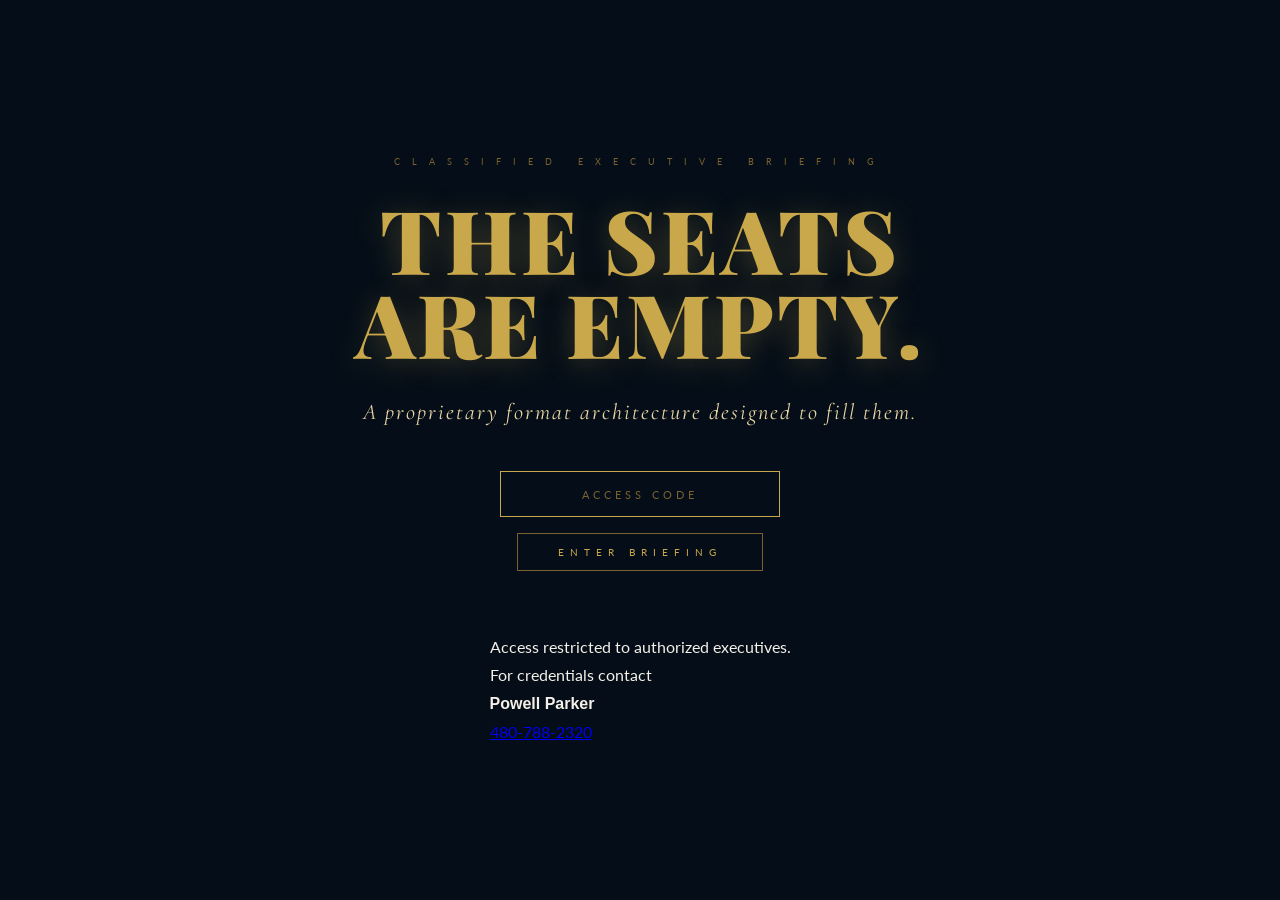
==== commit a7e28e5d: "Update password gate content and styling" ====
--- a/kingsofthegreen/index.html
+++ b/kingsofthegreen/index.html
@@ -386,14 +386,18 @@
     <!-- ═══════════════════════════════════════
          PASSWORD GATE
     ═══════════════════════════════════════ -->
-    <div id="gate">
-        <p class="gate-eyebrow">Confidential Concept Brief</p>
-        <h1 class="gate-title">Kings of<br>the Green</h1>
-        <p class="gate-subtitle">Junior Gladiators on the Fairway</p>
+   <div id="gate">
+        <p class="gate-eyebrow">Classified Executive Briefing</p>
+        <h1 class="gate-title">The Seats<br>Are Empty.</h1>
+        <p class="gate-subtitle">A proprietary format architecture designed to fill them.</p>
         <div class="gate-input-wrap">
-            <input type="password" id="gateInput" placeholder="Enter Code" autocomplete="off">
-            <button class="gate-btn" id="gateBtn">Enter</button>
+            <input type="password" id="gateInput" placeholder="Access Code" autocomplete="off">
+            <button class="gate-btn" id="gateBtn">Enter Briefing</button>
             <p class="gate-error" id="gateError"></p>
+        </div>
+        <div class="gate-contact">
+            <p class="gate-restricted">Access restricted to authorized executives.</p>
+            <p class="gate-phone">For credentials contact<br><strong>Powell Parker</strong><br><a href="tel:4807882320">480-788-2320</a></p>
         </div>
     </div>
 
